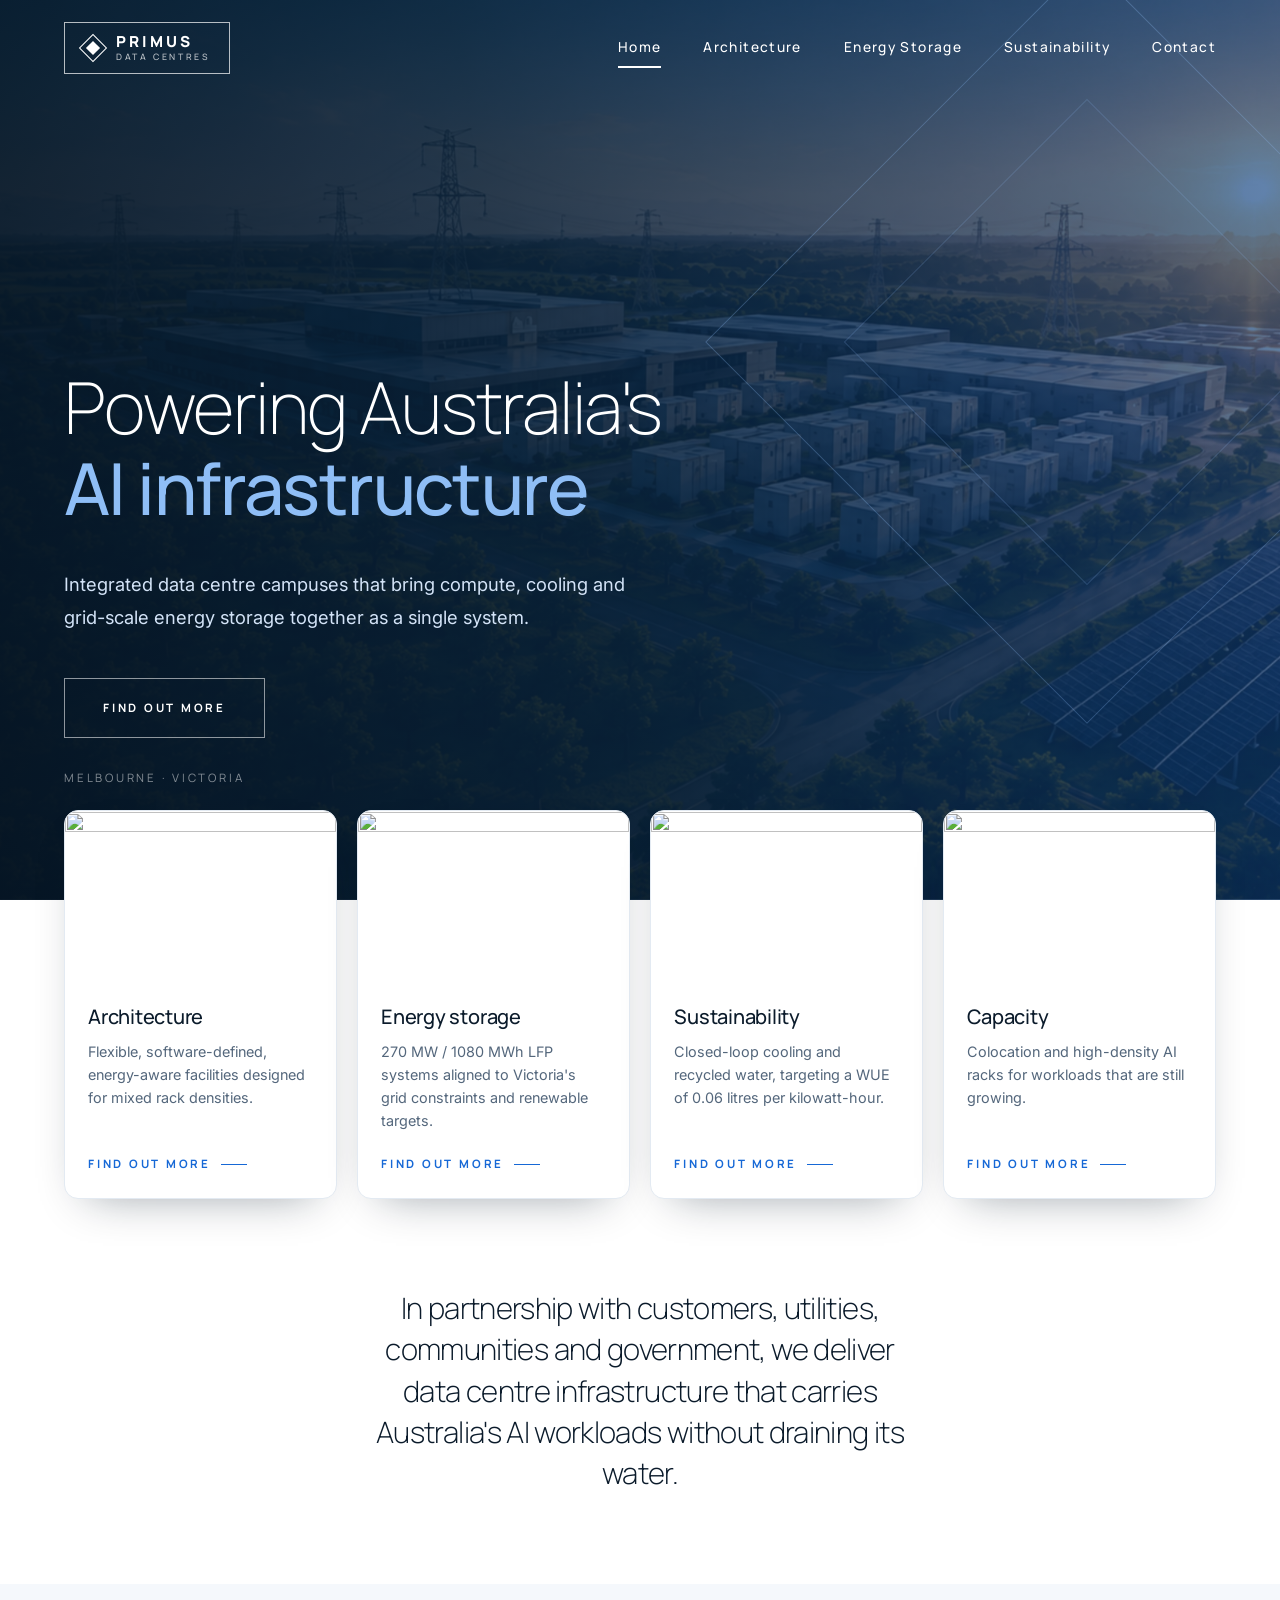
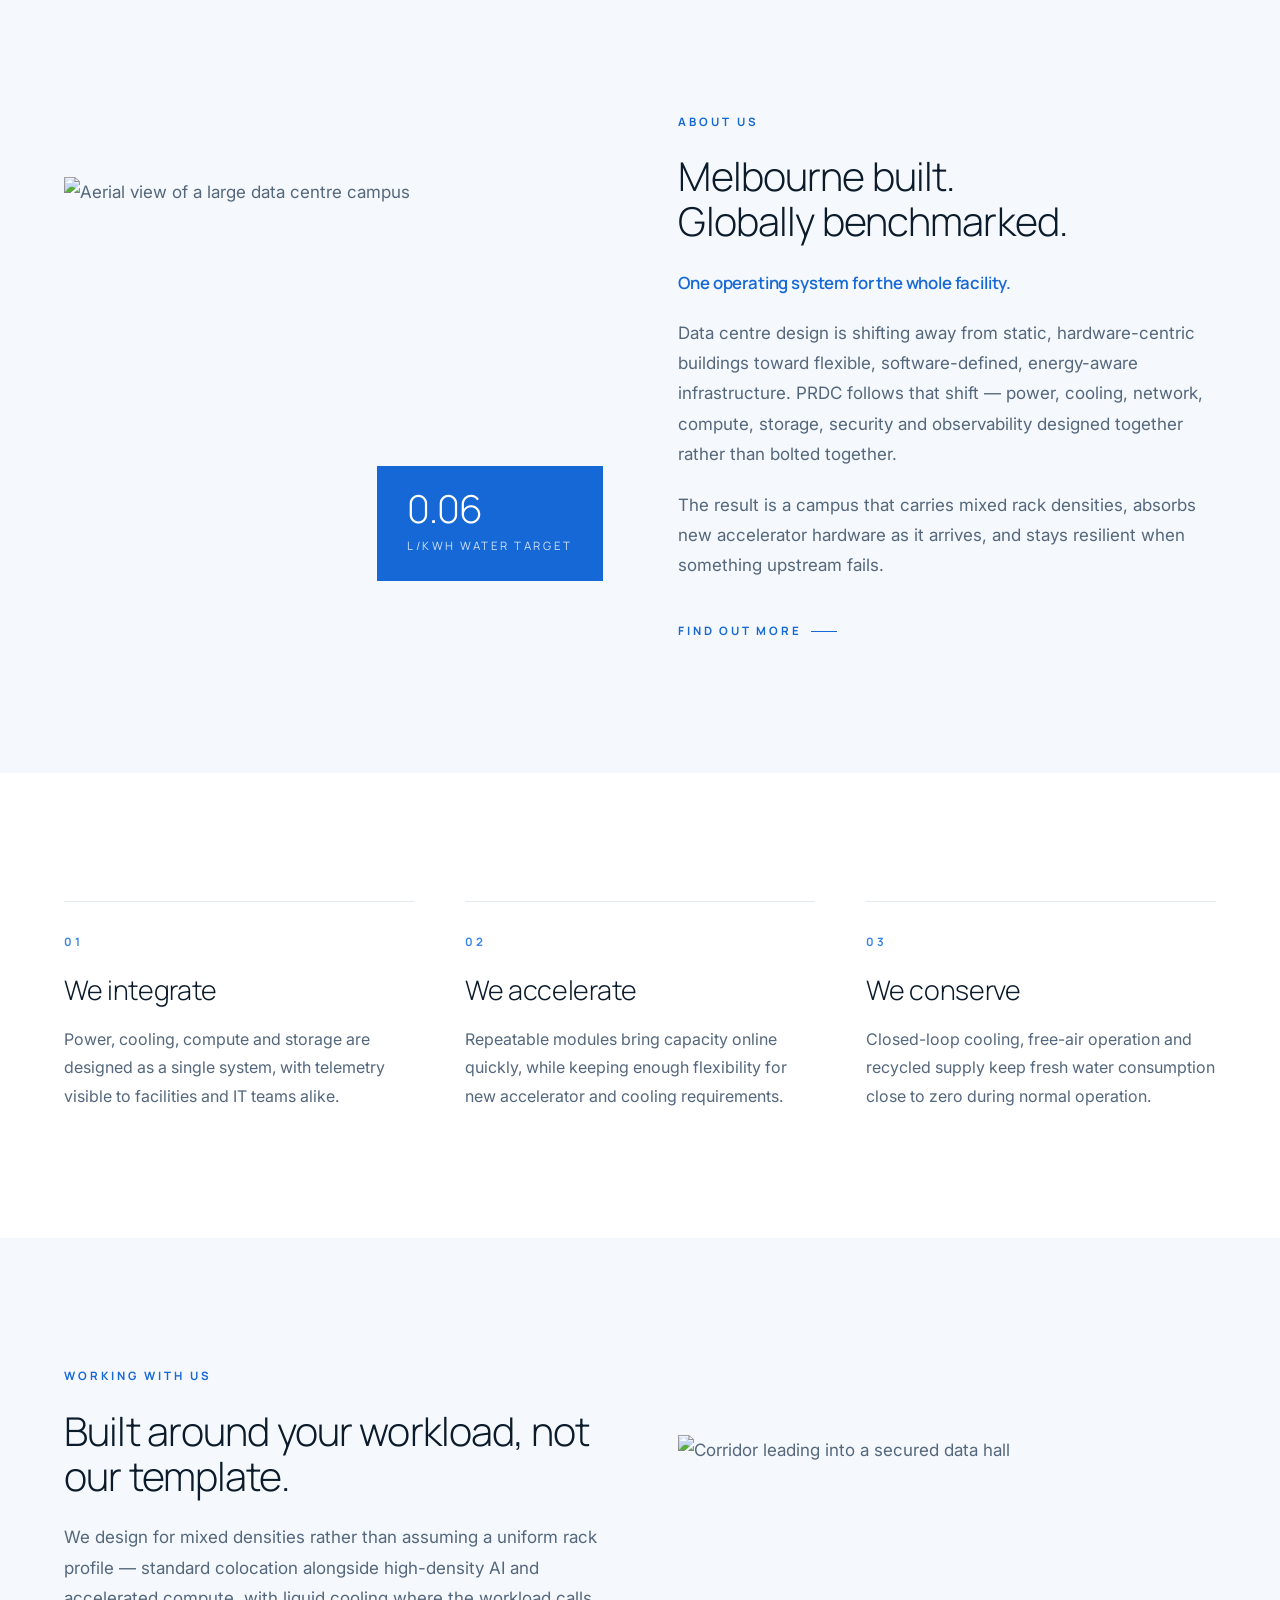
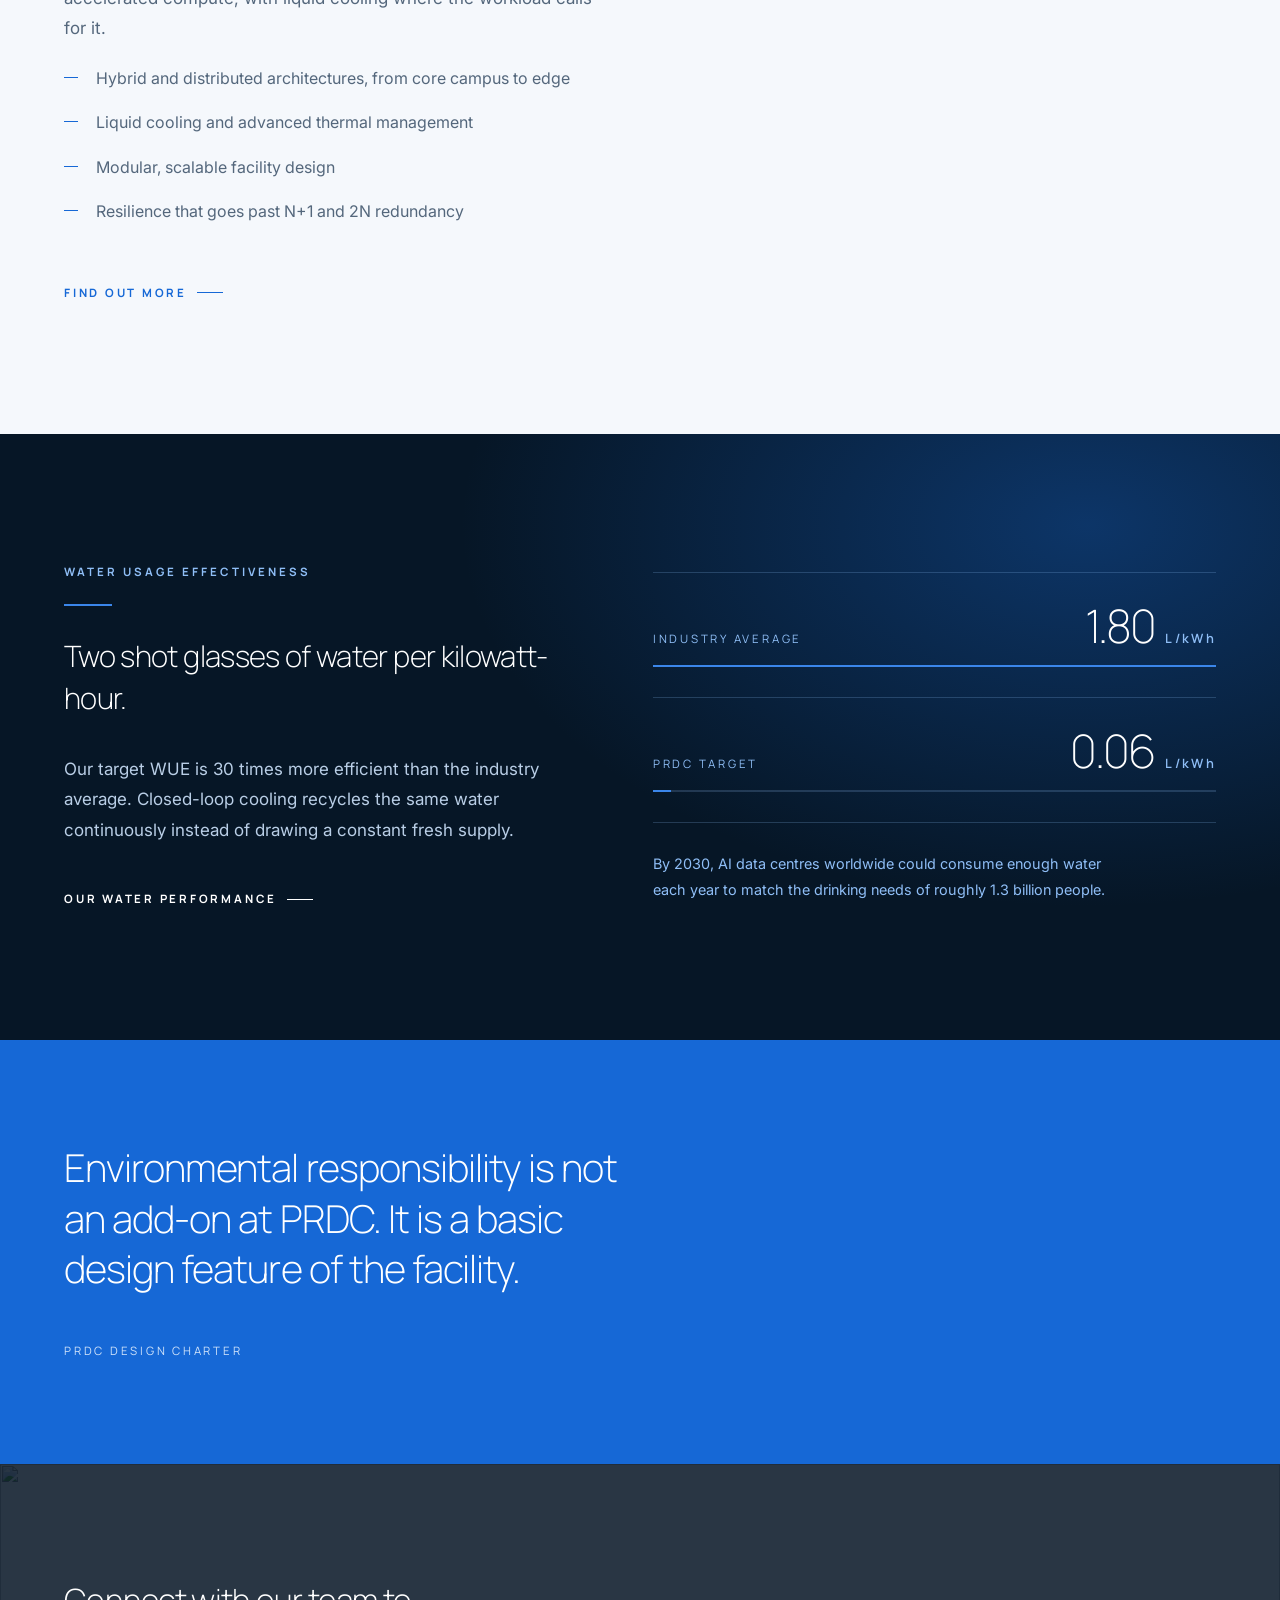
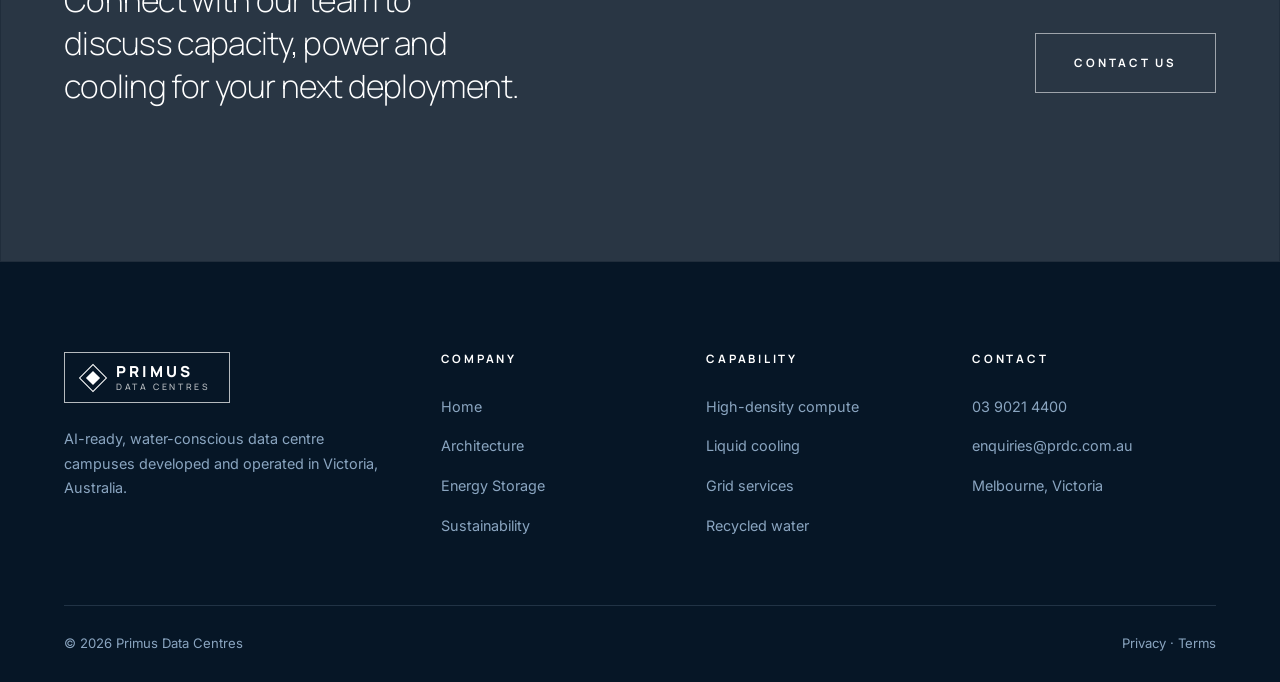
==== index.html @ 6553b797 "first commit" ====
<!doctype html>
<html lang="en-AU">
  <head>
    <meta charset="utf-8" />
    <meta name="viewport" content="width=device-width, initial-scale=1" />
    <title>
      PRDC — Primus Data Centres | Powering Australia's AI infrastructure
    </title>
    <meta
      name="description"
      content="PRDC develops AI-ready data centre campuses in Victoria — integrating high-density compute, closed-loop cooling and 270 MW / 1080 MWh of battery energy storage."
    />
    <link rel="preconnect" href="https://fonts.googleapis.com" />
    <link rel="preconnect" href="https://fonts.gstatic.com" crossorigin />
    <link
      href="https://fonts.googleapis.com/css2?family=Manrope:wght@200;300;400;500;600;700;800&family=Inter:wght@400;500&display=swap"
      rel="stylesheet"
    />
    <link rel="stylesheet" href="assets/styles.css" />
  </head>
  <body>
    <header class="nav">
      <div class="wrap nav__in">
        <a class="logo" href="index.html">
          <span class="logo__mark"></span>
          <span class="logo__txt">PRIMUS<span>DATA CENTRES</span></span>
        </a>
        <nav>
          <ul class="menu" id="menu">
            <li><a href="index.html" aria-current="page">Home</a></li>
            <li><a href="architecture.html">Architecture</a></li>
            <li><a href="energy-storage.html">Energy Storage</a></li>
            <li><a href="sustainability.html">Sustainability</a></li>
            <li><a href="contact.html">Contact</a></li>
          </ul>
        </nav>
        <button
          class="burger"
          data-burger
          aria-expanded="false"
          aria-controls="menu"
          aria-label="Menu"
        >
          <span></span><span></span><span></span>
        </button>
      </div>
    </header>

    <!-- HERO -->
    <section class="hero">
      <div class="hero__img">
        <img
          src="/assets/herobg.webp"
          alt="Data hall aisle lined with equipment racks"
        />
      </div>
      <span class="hero__mark" aria-hidden="true"></span>
      <div class="wrap">
        <h1>Powering Australia's<br /><b>AI infrastructure</b></h1>
        <p class="hero__sub">
          Integrated data centre campuses that bring compute, cooling and
          grid-scale energy storage together as a single system.
        </p>
        <a class="btn btn--light" href="architecture.html">Find out more</a>
      </div>
      <span class="hero__scroll">Melbourne · Victoria</span>
    </section>

    <!-- TILES -->
    <section class="tiles">
      <a class="tile" href="architecture.html">
        <img
          src="https://images.unsplash.com/photo-1488229297570-58520851e868?auto=format&fit=crop&w=900&q=70"
          alt=""
        />
        <h3>Architecture</h3>
        <p>
          Flexible, software-defined, energy-aware facilities designed for mixed
          rack densities.
        </p>
        <span class="arrow">Find out more</span>
      </a>
      <a class="tile" href="energy-storage.html">
        <img
          src="https://images.unsplash.com/photo-1589276534126-adef63a95e05?auto=format&fit=crop&w=900&q=70"
          alt=""
        />
        <h3>Energy storage</h3>
        <p>
          270 MW / 1080 MWh LFP systems aligned to Victoria's grid constraints
          and renewable targets.
        </p>
        <span class="arrow">Find out more</span>
      </a>
      <a class="tile" href="sustainability.html">
        <img
          src="https://images.unsplash.com/photo-1715026323215-a2dbb71272f6?auto=format&fit=crop&w=900&q=70"
          alt=""
        />
        <h3>Sustainability</h3>
        <p>
          Closed-loop cooling and recycled water, targeting a WUE of 0.06 litres
          per kilowatt-hour.
        </p>
        <span class="arrow">Find out more</span>
      </a>
      <a class="tile" href="contact.html">
        <img
          src="https://images.unsplash.com/photo-1695668548342-c0c1ad479aee?auto=format&fit=crop&w=900&q=70"
          alt=""
        />
        <h3>Capacity</h3>
        <p>
          Colocation and high-density AI racks for workloads that are still
          growing.
        </p>
        <span class="arrow">Find out more</span>
      </a>
    </section>

    <!-- STATEMENT -->
    <section class="section section--sm">
      <div class="wrap">
        <p class="statement statement--center reveal" style="max-width: 32ch">
          In partnership with customers, utilities, communities and government,
          we deliver data centre infrastructure that carries Australia's AI
          workloads without draining its water.
        </p>
      </div>
    </section>

    <!-- ABOUT -->
    <section class="section section--tint">
      <div class="wrap split reveal">
        <div class="split__media">
          <img
            src="https://images.unsplash.com/photo-1715026323215-a2dbb71272f6?auto=format&fit=crop&w=1200&q=75"
            alt="Aerial view of a large data centre campus"
          />
          <div class="split__badge">
            <b>0.06</b><span>L/kWh water target</span>
          </div>
        </div>
        <div>
          <span class="eyebrow">About us</span>
          <h2>Melbourne built.<br />Globally benchmarked.</h2>
          <p class="tagline">One operating system for the whole facility.</p>
          <p>
            Data centre design is shifting away from static, hardware-centric
            buildings toward flexible, software-defined, energy-aware
            infrastructure. PRDC follows that shift — power, cooling, network,
            compute, storage, security and observability designed together
            rather than bolted together.
          </p>
          <p>
            The result is a campus that carries mixed rack densities, absorbs
            new accelerator hardware as it arrives, and stays resilient when
            something upstream fails.
          </p>
          <p style="margin-top: 2em">
            <a class="arrow" href="architecture.html">Find out more</a>
          </p>
        </div>
      </div>
    </section>

    <!-- VALUES -->
    <section class="section">
      <div class="wrap">
        <div class="cols reveal">
          <div class="col">
            <span class="col__no">01</span>
            <h3>We integrate</h3>
            <p>
              Power, cooling, compute and storage are designed as a single
              system, with telemetry visible to facilities and IT teams alike.
            </p>
          </div>
          <div class="col">
            <span class="col__no">02</span>
            <h3>We accelerate</h3>
            <p>
              Repeatable modules bring capacity online quickly, while keeping
              enough flexibility for new accelerator and cooling requirements.
            </p>
          </div>
          <div class="col">
            <span class="col__no">03</span>
            <h3>We conserve</h3>
            <p>
              Closed-loop cooling, free-air operation and recycled supply keep
              fresh water consumption close to zero during normal operation.
            </p>
          </div>
        </div>
      </div>
    </section>

    <!-- WORKING WITH US -->
    <section class="section section--tint">
      <div class="wrap split split--text-first reveal">
        <div class="split__media">
          <img
            src="https://images.unsplash.com/photo-1580106815433-a5b1d1d53d85?auto=format&fit=crop&w=1200&q=75"
            alt="Corridor leading into a secured data hall"
          />
        </div>
        <div>
          <span class="eyebrow">Working with us</span>
          <h2>Built around your workload, not our template.</h2>
          <p>
            We design for mixed densities rather than assuming a uniform rack
            profile — standard colocation alongside high-density AI and
            accelerated compute, with liquid cooling where the workload calls
            for it.
          </p>
          <ul class="ticks">
            <li>
              Hybrid and distributed architectures, from core campus to edge
            </li>
            <li>Liquid cooling and advanced thermal management</li>
            <li>Modular, scalable facility design</li>
            <li>Resilience that goes past N+1 and 2N redundancy</li>
          </ul>
          <p style="margin-top: 2em">
            <a class="arrow" href="architecture.html">Find out more</a>
          </p>
        </div>
      </div>
    </section>

    <!-- WUE BAND -->
    <section class="section band">
      <div class="wrap wue">
        <div>
          <span class="eyebrow eyebrow--light">Water usage effectiveness</span>
          <div class="rule rule--light"></div>
          <p class="statement statement--wide">
            Two shot glasses of water per kilowatt-hour.
          </p>
          <p class="light" style="max-width: 44ch; margin-top: 1.4em">
            Our target WUE is 30 times more efficient than the industry average.
            Closed-loop cooling recycles the same water continuously instead of
            drawing a constant fresh supply.
          </p>
          <p style="margin-top: 2.2em">
            <a class="arrow arrow--light" href="sustainability.html"
              >Our water performance</a
            >
          </p>
        </div>
        <div class="wue__rows">
          <div class="wue__row">
            <div class="wue__top">
              <span class="wue__label">Industry average</span>
              <span class="wue__val">1.80<i>L/kWh</i></span>
            </div>
            <div class="wue__track">
              <div class="wue__fill" style="width: 100%"></div>
            </div>
          </div>
          <div class="wue__row">
            <div class="wue__top">
              <span class="wue__label">PRDC target</span>
              <span class="wue__val">0.06<i>L/kWh</i></span>
            </div>
            <div class="wue__track">
              <div class="wue__fill" style="width: 3.3%"></div>
            </div>
          </div>
          <p class="wue__note">
            By 2030, AI data centres worldwide could consume enough water each
            year to match the drinking needs of roughly 1.3 billion people.
          </p>
        </div>
      </div>
    </section>

    <!-- PULL QUOTE -->
    <section class="pull">
      <div class="wrap reveal">
        <p>
          Environmental responsibility is not an add-on at PRDC. It is a basic
          design feature of the facility.
        </p>
        <cite>PRDC design charter</cite>
      </div>
    </section>

    <!-- CTA -->
    <section class="cta">
      <img
        src="https://images.unsplash.com/photo-1639066648921-82d4500abf1a?auto=format&fit=crop&w=1800&q=70"
        alt=""
      />
      <div class="wrap cta__in">
        <p>
          Connect with our team to discuss capacity, power and cooling for your
          next deployment.
        </p>
        <a class="btn btn--light" href="contact.html">Contact us</a>
      </div>
    </section>

    <footer class="footer">
      <div class="wrap">
        <div class="footer__grid">
          <div>
            <a class="logo" href="index.html">
              <span class="logo__mark"></span>
              <span class="logo__txt">PRIMUS<span>DATA CENTRES</span></span>
            </a>
            <p>
              AI-ready, water-conscious data centre campuses developed and
              operated in Victoria, Australia.
            </p>
          </div>
          <div>
            <h4>Company</h4>
            <a href="index.html">Home</a>
            <a href="architecture.html">Architecture</a>
            <a href="energy-storage.html">Energy Storage</a>
            <a href="sustainability.html">Sustainability</a>
          </div>
          <div>
            <h4>Capability</h4>
            <a href="architecture.html">High-density compute</a>
            <a href="architecture.html">Liquid cooling</a>
            <a href="energy-storage.html">Grid services</a>
            <a href="sustainability.html">Recycled water</a>
          </div>
          <div>
            <h4>Contact</h4>
            <a href="tel:0390214400">03 9021 4400</a>
            <a href="mailto:enquiries@prdc.com.au">enquiries@prdc.com.au</a>
            <a href="contact.html">Melbourne, Victoria</a>
          </div>
        </div>
        <div class="footer__bar">
          <span>© 2026 Primus Data Centres</span>
          <span>Privacy · Terms</span>
        </div>
      </div>
    </footer>

    <script src="script/main.js"></script>
  </body>
</html>
---- assets/styles.css ----
/* ==========================================================
   PRDC — Primus Data Centres
   Design system. Reference: celeroinfrastructure.com
   Blue primary. Editorial spacing, photography-led.
   ========================================================== */

:root {
  --navy: #061626;
  --navy-2: #0a2540;
  --blue-800: #0f3e7e;
  --blue-700: #124f9e;
  --blue-600: #1668d6; /* PRIMARY — logo blue */
  --blue-500: #3b86ea;
  --blue-300: #8fbef6;
  --blue-100: #d8e8fc;
  --blue-050: #f2f7fe;

  --ink: #0b1b2b;
  --body: #54677c;
  --body-light: #b9cee6;
  --line: #e3eaf2;
  --line-dark: rgba(143, 190, 246, 0.22);
  --paper: #ffffff;
  --paper-2: #f5f8fc;

  --fs-hero: clamp(2.7rem, 5.6vw, 5rem);
  --fs-h1: clamp(2.3rem, 4.4vw, 3.8rem);
  --fs-h2: clamp(1.9rem, 3.1vw, 2.8rem);
  --fs-statement: clamp(1.3rem, 2.3vw, 2rem);
  --fs-h3: clamp(1.2rem, 1.7vw, 1.5rem);
  --fs-body: 1.0625rem;
  --fs-small: 0.9rem;
  --fs-micro: 0.72rem;

  --display: "Manrope", -apple-system, "Segoe UI", sans-serif;
  --text: "Inter", -apple-system, "Segoe UI", Roboto, sans-serif;

  --wrap: 1260px;
  --tile-lift: clamp(64px, 7vw, 110px); /* how far the cards sit over the hero */
  --gutter: 5vw;
}

*,
*::before,
*::after {
  box-sizing: border-box;
}
html {
  scroll-behavior: smooth;
  -webkit-text-size-adjust: 100%;
}
body {
  margin: 0;
  font-family: var(--text);
  font-size: var(--fs-body);
  line-height: 1.78;
  color: var(--body);
  background: var(--paper);
  -webkit-font-smoothing: antialiased;
  overflow-x: hidden;
}
img {
  max-width: 100%;
  display: block;
}
a {
  color: var(--blue-600);
  text-decoration: none;
}
h1,
h2,
h3,
h4 {
  font-family: var(--display);
  color: var(--ink);
  margin: 0 0 0.6em;
  font-weight: 300;
  line-height: 1.13;
  letter-spacing: -0.022em;
}
h1 {
  font-size: var(--fs-h1);
}
h2 {
  font-size: var(--fs-h2);
}
h3 {
  font-size: var(--fs-h3);
  font-weight: 500;
  line-height: 1.32;
  letter-spacing: -0.012em;
}
p {
  margin: 0 0 1.2em;
}
p:last-child {
  margin-bottom: 0;
}
.wrap {
  width: min(var(--wrap), 100% - 2 * var(--gutter));
  margin-inline: auto;
}
.wrap-wide {
  width: min(1600px, 100% - 2 * var(--gutter));
  margin-inline: auto;
}
.section {
  padding: clamp(78px, 10vw, 150px) 0;
}
.section--sm {
  padding: clamp(56px, 7vw, 100px) 0;
}
.section--tint {
  background: var(--paper-2);
}
:focus-visible {
  outline: 2px solid var(--blue-500);
  outline-offset: 4px;
}
::selection {
  background: var(--blue-600);
  color: #fff;
}

/* ---------- Text bits ---------- */
.eyebrow {
  font-family: var(--display);
  font-size: var(--fs-micro);
  font-weight: 700;
  letter-spacing: 0.26em;
  text-transform: uppercase;
  color: var(--blue-600);
  margin: 0 0 22px;
  display: block;
}
.eyebrow--light {
  color: var(--blue-300);
}
.rule {
  width: 48px;
  height: 2px;
  background: var(--blue-600);
  margin: 0 0 30px;
}
.rule--light {
  background: var(--blue-500);
}
.statement {
  font-family: var(--display);
  font-weight: 250;
  font-size: var(--fs-statement);
  line-height: 1.4;
  color: var(--ink);
  letter-spacing: -0.022em;
}
.statement--center {
  max-width: 24ch;
  margin-inline: auto;
  text-align: center;
}
.statement--wide {
  max-width: 38ch;
}
.tagline {
  font-family: var(--display);
  font-weight: 600;
  font-size: 1.05rem;
  color: var(--blue-600);
  letter-spacing: -0.01em;
  margin-bottom: 1.2em;
}
.measure {
  max-width: 56ch;
}
.light {
  color: var(--body-light);
}

/* ---------- Buttons ---------- */
.btn {
  display: inline-flex;
  align-items: center;
  gap: 14px;
  font-family: var(--display);
  font-size: var(--fs-micro);
  font-weight: 700;
  letter-spacing: 0.24em;
  text-transform: uppercase;
  padding: 19px 38px;
  border: 1px solid var(--blue-600);
  color: var(--blue-600);
  background: transparent;
  cursor: pointer;
  transition:
    background 0.25s,
    color 0.25s,
    border-color 0.25s;
}
.btn:hover {
  background: var(--blue-600);
  color: #fff;
}
.btn--solid {
  background: var(--blue-600);
  color: #fff;
}
.btn--solid:hover {
  background: var(--blue-700);
  border-color: var(--blue-700);
}
.btn--light {
  border-color: rgba(255, 255, 255, 0.55);
  color: #fff;
}
.btn--light:hover {
  background: #fff;
  color: var(--navy);
  border-color: #fff;
}
.btn--full {
  width: 100%;
  justify-content: center;
}

.arrow {
  display: inline-flex;
  align-items: center;
  gap: 10px;
  font-family: var(--display);
  font-size: var(--fs-micro);
  font-weight: 700;
  letter-spacing: 0.24em;
  text-transform: uppercase;
  color: var(--blue-600);
}
.arrow::after {
  content: "";
  width: 26px;
  height: 1px;
  background: currentColor;
  transition: width 0.25s ease;
}
.arrow:hover::after {
  width: 40px;
}
.arrow--light {
  color: #fff;
}

/* ---------- Header ---------- */
.nav {
  position: fixed;
  top: 0;
  left: 0;
  right: 0;
  z-index: 100;
  transition:
    background 0.3s,
    box-shadow 0.3s;
  background: transparent;
}
.nav__in {
  display: flex;
  align-items: center;
  justify-content: space-between;
  gap: 24px;
  padding: 22px 0;
  transition: padding 0.3s;
}
.nav.is-solid {
  background: rgba(255, 255, 255, 0.97);
  backdrop-filter: blur(14px);
  box-shadow: 0 1px 0 var(--line);
}
.nav.is-solid .nav__in {
  padding: 14px 0;
}

.logo {
  display: inline-flex;
  align-items: center;
  gap: 13px;
  padding: 10px 18px;
  border: 1.5px solid rgba(255, 255, 255, 0.7);
}
.logo__mark {
  width: 20px;
  height: 20px;
  flex: none;
  position: relative;
  border: 1.5px solid #fff;
  transform: rotate(45deg);
}
.logo__mark::after {
  content: "";
  position: absolute;
  inset: 4px;
  background: #fff;
}
.logo__txt {
  font-family: var(--display);
  font-weight: 800;
  font-size: 0.95rem;
  letter-spacing: 0.2em;
  color: #fff;
  line-height: 1.15;
}
.logo__txt span {
  display: block;
  font-weight: 500;
  font-size: 0.55rem;
  letter-spacing: 0.3em;
  color: rgba(255, 255, 255, 0.72);
  margin-top: 2px;
}
.nav.is-solid .logo {
  border-color: var(--blue-600);
}
.nav.is-solid .logo__mark {
  border-color: var(--blue-600);
}
.nav.is-solid .logo__mark::after {
  background: var(--blue-600);
}
.nav.is-solid .logo__txt {
  color: var(--blue-600);
}
.nav.is-solid .logo__txt span {
  color: var(--body);
}

.menu {
  display: flex;
  align-items: center;
  gap: 42px;
  list-style: none;
  margin: 0;
  padding: 0;
}
.menu a {
  font-family: var(--display);
  font-weight: 500;
  font-size: 0.86rem;
  letter-spacing: 0.1em;
  color: rgba(255, 255, 255, 0.88);
  padding-bottom: 5px;
  border-bottom: 1px solid transparent;
  transition:
    color 0.2s,
    border-color 0.2s;
}
.menu a {
  position: relative;
  color: #fff;
  text-decoration: none;
  display: inline-block;
}

.menu a::after {
  content: "";
  position: absolute;
  left: 0;
  bottom: -4px; /* distance below text */
  width: 0;
  height: 2px;
  background-color: #fff;
  transition: width 0.5s ease;
}

.menu a:hover::after,
.menu a[aria-current="page"]::after {
  width: 100%;
}
.nav.is-solid .menu a {
  color: var(--ink);
}
.nav.is-solid .menu a {
  position: relative;
  color: var(--blue-600);
  text-decoration: none;
}

.nav.is-solid .menu a::after {
  content: "";
  position: absolute;
  left: 0;
  bottom: -4px;
  width: 0;
  height: 2px;
  background-color: var(--blue-600);
  transition: width 0.5s ease;
}

.nav.is-solid .menu a:hover,
.nav.is-solid .menu a[aria-current="page"] {
  color: var(--blue-600);
}

.nav.is-solid .menu a:hover::after,
.nav.is-solid .menu a[aria-current="page"]::after {
  width: 100%;
}
.burger {
  display: none;
  background: none;
  border: none;
  padding: 10px;
  cursor: pointer;
  width: 44px;
  height: 44px;
}
.burger span {
  display: block;
  height: 1.5px;
  background: #fff;
  margin: 5px 0;
  transition: 0.25s;
}
.nav.is-solid .burger span {
  background: var(--ink);
}

/* ---------- Hero ---------- */
.hero {
  position: relative;
  min-height: 100svh;
  display: flex;
  align-items: flex-end;
  padding-top: clamp(140px, 16vh, 190px); /* floor: clears the fixed nav on short windows */
  padding-bottom: calc(clamp(56px, 8vh, 96px) + var(--tile-lift));
  overflow: hidden;
  isolation: isolate;
}
.hero__img {
  position: absolute;
  inset: 0;
  z-index: -2;
}
.hero__img img {
  width: 100%;
  height: 100%;
  object-fit: cover;
}
.hero::before {
  content: "";
  position: absolute;
  inset: 0;
  z-index: -1;
  background: linear-gradient(
    75deg,
    rgba(6, 22, 38, 0.94) 0%,
    rgba(10, 37, 64, 0.82) 45%,
    rgba(18, 79, 158, 0.55) 100%
  );
}
.hero__mark {
  position: absolute;
  right: -6%;
  top: 8%;
  width: min(44vw, 540px);
  aspect-ratio: 1;
  border: 1.5px solid rgba(143, 190, 246, 0.28);
  transform: rotate(45deg);
  z-index: -1;
}
.hero__mark::after {
  content: "";
  position: absolute;
  inset: 18%;
  border: 1.5px solid rgba(143, 190, 246, 0.18);
}
.hero h1 {
  color: #fff;
  font-size: var(--fs-hero);
  font-weight: 200;
  max-width: 15ch;
  margin-bottom: 0.55em;
}
.hero h1 b {
  font-weight: 500;
  color: var(--blue-300);
}
.hero__sub {
  color: #d3e3f7;
  max-width: 48ch;
  font-size: 1.15rem;
  margin-bottom: 2.4em;
}
.hero__scroll {
  position: absolute;
  left: var(--gutter);
  bottom: calc(clamp(18px, 2.4vh, 28px) + var(--tile-lift));
  font-family: var(--display);
  font-size: var(--fs-micro);
  letter-spacing: 0.24em;
  text-transform: uppercase;
  color: rgba(255, 255, 255, 0.5);
}

/* ---------- Tiles (float over the hero's bottom edge) ---------- */
.tiles {
  position: relative;
  z-index: 2;
  width: min(var(--wrap), 100% - 2 * var(--gutter));
  margin: calc(-1 * var(--tile-lift)) auto 0;
  display: grid;
  grid-template-columns: repeat(4, 1fr);
  gap: clamp(16px, 1.6vw, 24px);
}
.tile {
  position: relative;
  display: flex;
  flex-direction: column;
  overflow: hidden;
  background: var(--paper);
  border: 1px solid var(--line);
  border-radius: 14px;
  color: var(--ink);
  box-shadow: 0 18px 44px -24px rgba(6, 22, 38, 0.45);
  transition:
    transform 0.35s cubic-bezier(0.2, 0.7, 0.3, 1),
    box-shadow 0.35s;
}
.tile:hover {
  transform: translateY(-6px);
  box-shadow: 0 30px 60px -26px rgba(6, 22, 38, 0.5);
}
.tile img {
  width: 100%;
  aspect-ratio: 16 / 10;
  object-fit: cover;
  transition: transform 0.7s cubic-bezier(0.2, 0.7, 0.3, 1);
}
.tile:hover img {
  transform: scale(1.06);
}
/* card padding without a body wrapper: everything after the image */
.tile > :not(img) {
  padding-inline: clamp(20px, 1.8vw, 26px);
}
.tile h3 {
  color: var(--ink);
  font-weight: 500;
  font-size: 1.25rem;
  margin: clamp(20px, 1.8vw, 26px) 0 0.5em;
}
.tile p {
  font-size: var(--fs-small);
  color: var(--body);
  line-height: 1.6;
  margin-bottom: 22px;
}
.tile > :last-child {
  margin-top: auto;
  padding-bottom: clamp(20px, 1.8vw, 26px);
}

/* ---------- Splits ---------- */
.split {
  display: grid;
  grid-template-columns: 1fr 1fr;
  gap: clamp(38px, 6vw, 100px);
  align-items: center;
}
.split--text-first .split__media {
  order: 2;
}
.split__media {
  position: relative;
}
.split__media img {
  width: 100%;
  aspect-ratio: 4/3;
  object-fit: cover;
}
.split__media--tall img {
  aspect-ratio: 3/4;
}
.split__badge {
  position: absolute;
  right: -1px;
  bottom: -1px;
  background: var(--blue-600);
  color: #fff;
  padding: 24px 30px;
  max-width: 60%;
}
.split__badge b {
  display: block;
  font-family: var(--display);
  font-weight: 300;
  font-size: clamp(1.8rem, 3vw, 2.6rem);
  line-height: 1;
  letter-spacing: -0.03em;
}
.split__badge span {
  font-family: var(--display);
  font-size: var(--fs-micro);
  letter-spacing: 0.22em;
  text-transform: uppercase;
  color: #cfe2fa;
  display: block;
  margin-top: 8px;
}

/* ---------- Value columns ---------- */
.cols {
  display: grid;
  grid-template-columns: repeat(3, 1fr);
  gap: clamp(30px, 4vw, 64px);
}
.col {
  border-top: 1px solid var(--line);
  padding-top: 30px;
}
.col__no {
  font-family: var(--display);
  font-size: var(--fs-micro);
  font-weight: 700;
  letter-spacing: 0.26em;
  color: var(--blue-500);
  display: block;
  margin-bottom: 20px;
}
.col h3 {
  font-size: clamp(1.4rem, 2.1vw, 1.85rem);
  font-weight: 300;
  margin-bottom: 0.65em;
}
.col p {
  font-size: 1rem;
}

/* ---------- Dark band ---------- */
.band {
  background: var(--navy);
  color: var(--body-light);
  position: relative;
  overflow: hidden;
}
.band::before {
  content: "";
  position: absolute;
  inset: 0;
  background: radial-gradient(
    70% 90% at 85% 15%,
    rgba(18, 79, 158, 0.55),
    transparent 70%
  );
}
.band .wrap,
.band .wrap-wide {
  position: relative;
  z-index: 2;
}
.band h1,
.band h2,
.band h3,
.band .statement {
  color: #fff;
}

/* WUE figure */
.wue {
  display: grid;
  grid-template-columns: 1fr 1.1fr;
  gap: clamp(40px, 6vw, 90px);
  align-items: center;
}
.wue__rows {
  border-top: 1px solid var(--line-dark);
}
.wue__row {
  padding: 30px 0;
  border-bottom: 1px solid var(--line-dark);
}
.wue__top {
  display: flex;
  justify-content: space-between;
  align-items: flex-end;
  gap: 20px;
  margin-bottom: 16px;
}
.wue__label {
  font-family: var(--display);
  font-size: var(--fs-micro);
  letter-spacing: 0.24em;
  text-transform: uppercase;
  color: var(--blue-300);
}
.wue__val {
  font-family: var(--display);
  font-weight: 200;
  font-size: clamp(2rem, 3.6vw, 3.2rem);
  color: #fff;
  letter-spacing: -0.04em;
  line-height: 1;
}
.wue__val i {
  font-style: normal;
  font-size: 0.8rem;
  font-weight: 600;
  letter-spacing: 0.18em;
  color: var(--blue-300);
  margin-left: 10px;
}
.wue__track {
  height: 2px;
  background: rgba(143, 190, 246, 0.2);
}
.wue__fill {
  height: 100%;
  background: var(--blue-500);
  transform-origin: left;
  transform: scaleX(0);
  transition: transform 1.4s cubic-bezier(0.2, 0.7, 0.2, 1);
}
.is-in .wue__fill {
  transform: scaleX(1);
}
.wue__note {
  font-size: var(--fs-small);
  color: var(--blue-300);
  margin: 28px 0 0;
  max-width: 52ch;
}

/* ---------- Stats ---------- */
.stats {
  display: grid;
  grid-template-columns: repeat(4, 1fr);
  gap: 1px;
  background: var(--line-dark);
}
.stat {
  background: var(--navy);
  padding: clamp(28px, 3vw, 44px);
}
.stat b {
  display: block;
  font-family: var(--display);
  font-weight: 200;
  font-size: clamp(2rem, 3.4vw, 3rem);
  color: #fff;
  letter-spacing: -0.04em;
  line-height: 1;
  margin-bottom: 14px;
}
.stat span {
  font-family: var(--display);
  font-size: var(--fs-micro);
  letter-spacing: 0.2em;
  text-transform: uppercase;
  color: var(--blue-300);
}

/* ---------- Lists ---------- */
.ticks {
  list-style: none;
  margin: 0;
  padding: 0;
}
.ticks li {
  position: relative;
  padding: 0 0 16px 32px;
  font-size: 1rem;
}
.ticks li::before {
  content: "";
  position: absolute;
  left: 0;
  top: 0.82em;
  width: 14px;
  height: 1px;
  background: var(--blue-600);
}
.ticks--light li {
  color: var(--body-light);
}
.ticks--light li::before {
  background: var(--blue-500);
}

.spec {
  border-top: 1px solid var(--line);
  margin: 0;
}
.spec__row {
  display: grid;
  grid-template-columns: 280px 1fr;
  gap: 36px;
  padding: 30px 0;
  border-bottom: 1px solid var(--line);
  align-items: start;
}
.spec__row dt {
  font-family: var(--display);
  font-weight: 600;
  font-size: 1.02rem;
  color: var(--ink);
  letter-spacing: -0.01em;
}
.spec__row dd {
  margin: 0;
  font-size: 1rem;
}
.band .spec,
.band .spec__row {
  border-color: var(--line-dark);
}
.band .spec__row dt {
  color: #fff;
}
.band .spec__row dd {
  color: var(--body-light);
}

/* ---------- Editorial grid ---------- */
.grid {
  display: grid;
  grid-template-columns: repeat(3, 1fr);
  gap: 1px;
  background: var(--line);
}
.grid--2 {
  grid-template-columns: repeat(2, 1fr);
}
.cell {
  background: var(--paper);
  padding: clamp(30px, 3.2vw, 46px);
}
.section--tint .cell {
  background: var(--paper-2);
}
.cell__no {
  font-family: var(--display);
  font-size: var(--fs-micro);
  font-weight: 700;
  letter-spacing: 0.24em;
  text-transform: uppercase;
  color: var(--blue-500);
  display: block;
  margin-bottom: 20px;
}
.cell h3 {
  margin-bottom: 0.6em;
}
.cell p {
  font-size: 1rem;
}

/* ---------- Forms ---------- */
.form {
  max-width: 640px;
}
.field {
  margin-bottom: 26px;
}
.field label {
  display: block;
  font-family: var(--display);
  font-size: var(--fs-micro);
  font-weight: 700;
  letter-spacing: 0.2em;
  text-transform: uppercase;
  color: var(--ink);
  margin-bottom: 10px;
}
.field input,
.field select,
.field textarea {
  width: 100%;
  padding: 14px 0;
  border: none;
  border-bottom: 1px solid var(--line);
  font: inherit;
  font-size: 1rem;
  color: var(--ink);
  background: transparent;
  border-radius: 0;
}
.field textarea {
  resize: vertical;
}
.field input:focus,
.field select:focus,
.field textarea:focus {
  outline: none;
  border-bottom-color: var(--blue-600);
}
.form-note {
  font-size: var(--fs-small);
  color: #8698ac;
  margin-top: 18px;
}

/* ---------- Page header ---------- */
.pagehead {
  position: relative;
  isolation: isolate;
  display: flex;
  align-items: flex-end;
  min-height: clamp(420px, 62vh, 640px);
  padding: 150px 0 clamp(50px, 6vw, 84px);
  overflow: hidden;
}
.pagehead img {
  position: absolute;
  inset: 0;
  width: 100%;
  height: 100%;
  object-fit: cover;
  z-index: -2;
}
.pagehead::before {
  content: "";
  position: absolute;
  inset: 0;
  z-index: -1;
  background: linear-gradient(
    75deg,
    rgba(6, 22, 38, 0.93) 0%,
    rgba(10, 37, 64, 0.8) 50%,
    rgba(18, 79, 158, 0.5) 100%
  );
}
.pagehead h1 {
  color: #fff;
  font-weight: 200;
  max-width: 17ch;
  margin-bottom: 0.5em;
}
.pagehead p {
  color: #d3e3f7;
  max-width: 52ch;
  font-size: 1.1rem;
}
.crumbs {
  font-family: var(--display);
  font-size: var(--fs-micro);
  letter-spacing: 0.24em;
  text-transform: uppercase;
  color: var(--blue-300);
  margin: 0 0 30px;
}
.crumbs a {
  color: var(--blue-300);
}
.crumbs a:hover {
  color: #fff;
}

/* ---------- Quote band ---------- */
.pull {
  background: var(--blue-600);
  color: #fff;
  padding: clamp(60px, 8vw, 120px) 0;
}
.pull p {
  font-family: var(--display);
  font-weight: 250;
  font-size: clamp(1.5rem, 3vw, 2.5rem);
  line-height: 1.32;
  letter-spacing: -0.025em;
  color: #fff;
  max-width: 26ch;
}
.pull cite {
  font-style: normal;
  font-family: var(--display);
  font-size: var(--fs-micro);
  letter-spacing: 0.24em;
  text-transform: uppercase;
  color: #cfe2fa;
  display: block;
  margin-top: 32px;
}

/* ---------- CTA + footer ---------- */
.cta {
  position: relative;
  isolation: isolate;
  padding: clamp(78px, 9vw, 140px) 0;
  overflow: hidden;
}
.cta img {
  position: absolute;
  inset: 0;
  width: 100%;
  height: 100%;
  object-fit: cover;
  z-index: -2;
}
.cta::before {
  content: "";
  position: absolute;
  inset: 0;
  z-index: -1;
  background: rgba(6, 22, 38, 0.86);
}
.cta__in {
  display: flex;
  align-items: center;
  justify-content: space-between;
  gap: 40px;
  flex-wrap: wrap;
}
.cta p {
  font-family: var(--display);
  font-weight: 250;
  font-size: clamp(1.4rem, 2.5vw, 2.1rem);
  line-height: 1.35;
  color: #fff;
  max-width: 24ch;
  letter-spacing: -0.022em;
}

.footer {
  background: var(--navy);
  color: #8aa5c0;
  padding: clamp(60px, 7vw, 96px) 0 0;
  font-size: var(--fs-small);
}
.footer__grid {
  display: grid;
  grid-template-columns: 1.5fr 1fr 1fr 1.1fr;
  gap: 44px;
  padding-bottom: 60px;
}
.footer h4 {
  color: #fff;
  font-family: var(--display);
  font-size: var(--fs-micro);
  font-weight: 700;
  letter-spacing: 0.24em;
  text-transform: uppercase;
  margin-bottom: 22px;
}
.footer a:not(.logo) {
  color: #8aa5c0;
  display: block;
  padding: 7px 0;
  transition: color 0.2s;
}
.footer a:not(.logo):hover {
  color: #fff;
}
.footer .logo {
  margin-bottom: 24px;
}
.footer p {
  line-height: 1.7;
}
.footer__bar {
  border-top: 1px solid rgba(138, 165, 192, 0.2);
  padding: 26px 0;
  display: flex;
  justify-content: space-between;
  gap: 16px;
  flex-wrap: wrap;
  font-size: 0.82rem;
}

/* ---------- Reveal ---------- */
.reveal {
  opacity: 0;
  transform: translateY(26px);
  transition:
    opacity 0.9s cubic-bezier(0.2, 0.7, 0.2, 1),
    transform 0.9s cubic-bezier(0.2, 0.7, 0.2, 1);
}
.reveal.is-in {
  opacity: 1;
  transform: none;
}

/* ---------- Responsive ---------- */
@media (max-width: 1080px) {
  .tiles {
    grid-template-columns: repeat(2, 1fr);
  }
  .stats {
    grid-template-columns: repeat(2, 1fr);
  }
  .split,
  .wue,
  .cols,
  .grid,
  .grid--2 {
    grid-template-columns: 1fr;
  }
  .split--text-first .split__media {
    order: 0;
  }
  .footer__grid {
    grid-template-columns: 1fr 1fr;
  }
  .menu {
    display: none;
  }
  .menu.open {
    display: flex;
    position: fixed;
    inset: 0;
    flex-direction: column;
    justify-content: center;
    align-items: center;
    gap: 8px;
    background: var(--navy);
    padding: 40px;
    z-index: 90;
  }
  .menu.open a {
    color: #fff !important;
    font-size: 1.5rem;
    font-weight: 300;
    letter-spacing: 0.02em;
    padding: 14px 0;
    border: none !important;
  }
  .burger {
    display: block;
    position: relative;
    z-index: 95;
  }
  .burger.open span {
    background: #fff;
  }
  .burger.open span:nth-child(1) {
    transform: translateY(6.5px) rotate(45deg);
  }
  .burger.open span:nth-child(2) {
    opacity: 0;
  }
  .burger.open span:nth-child(3) {
    transform: translateY(-6.5px) rotate(-45deg);
  }
  .hero {
    min-height: 88svh;
  }
}
@media (max-width: 640px) {
  :root {
    --gutter: 6vw;
    --tile-lift: 46px;
  }
  .tiles,
  .stats,
  .footer__grid {
    grid-template-columns: 1fr;
  }
  .spec__row {
    grid-template-columns: 1fr;
    gap: 8px;
  }
  .hero__mark {
    display: none;
  }
  .split__badge {
    position: static;
    max-width: none;
    margin-top: -1px;
  }
  .tile {
    border-radius: 12px;
  }
}
@media (prefers-reduced-motion: reduce) {
  * {
    transition: none !important;
    animation: none !important;
    scroll-behavior: auto;
  }
  .reveal {
    opacity: 1;
    transform: none;
  }
  .wue__fill {
    transform: scaleX(1);
  }
}
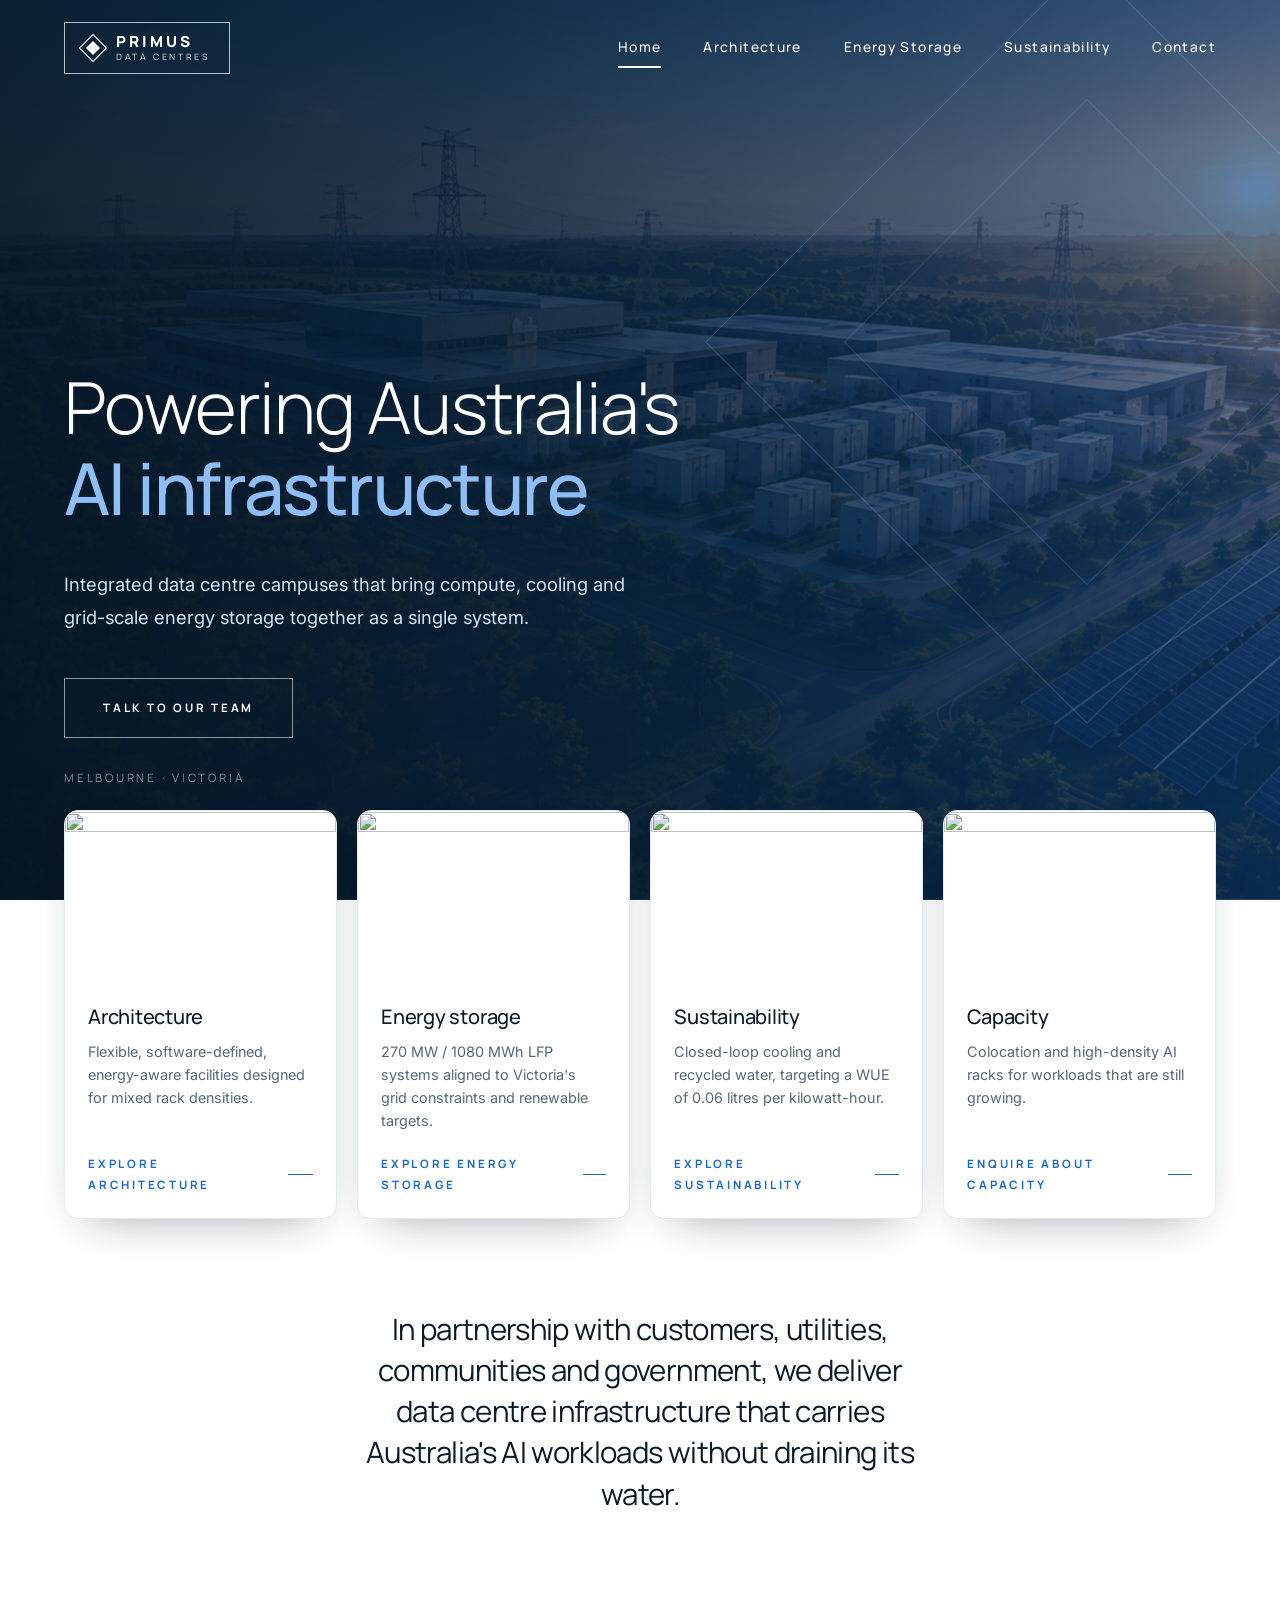
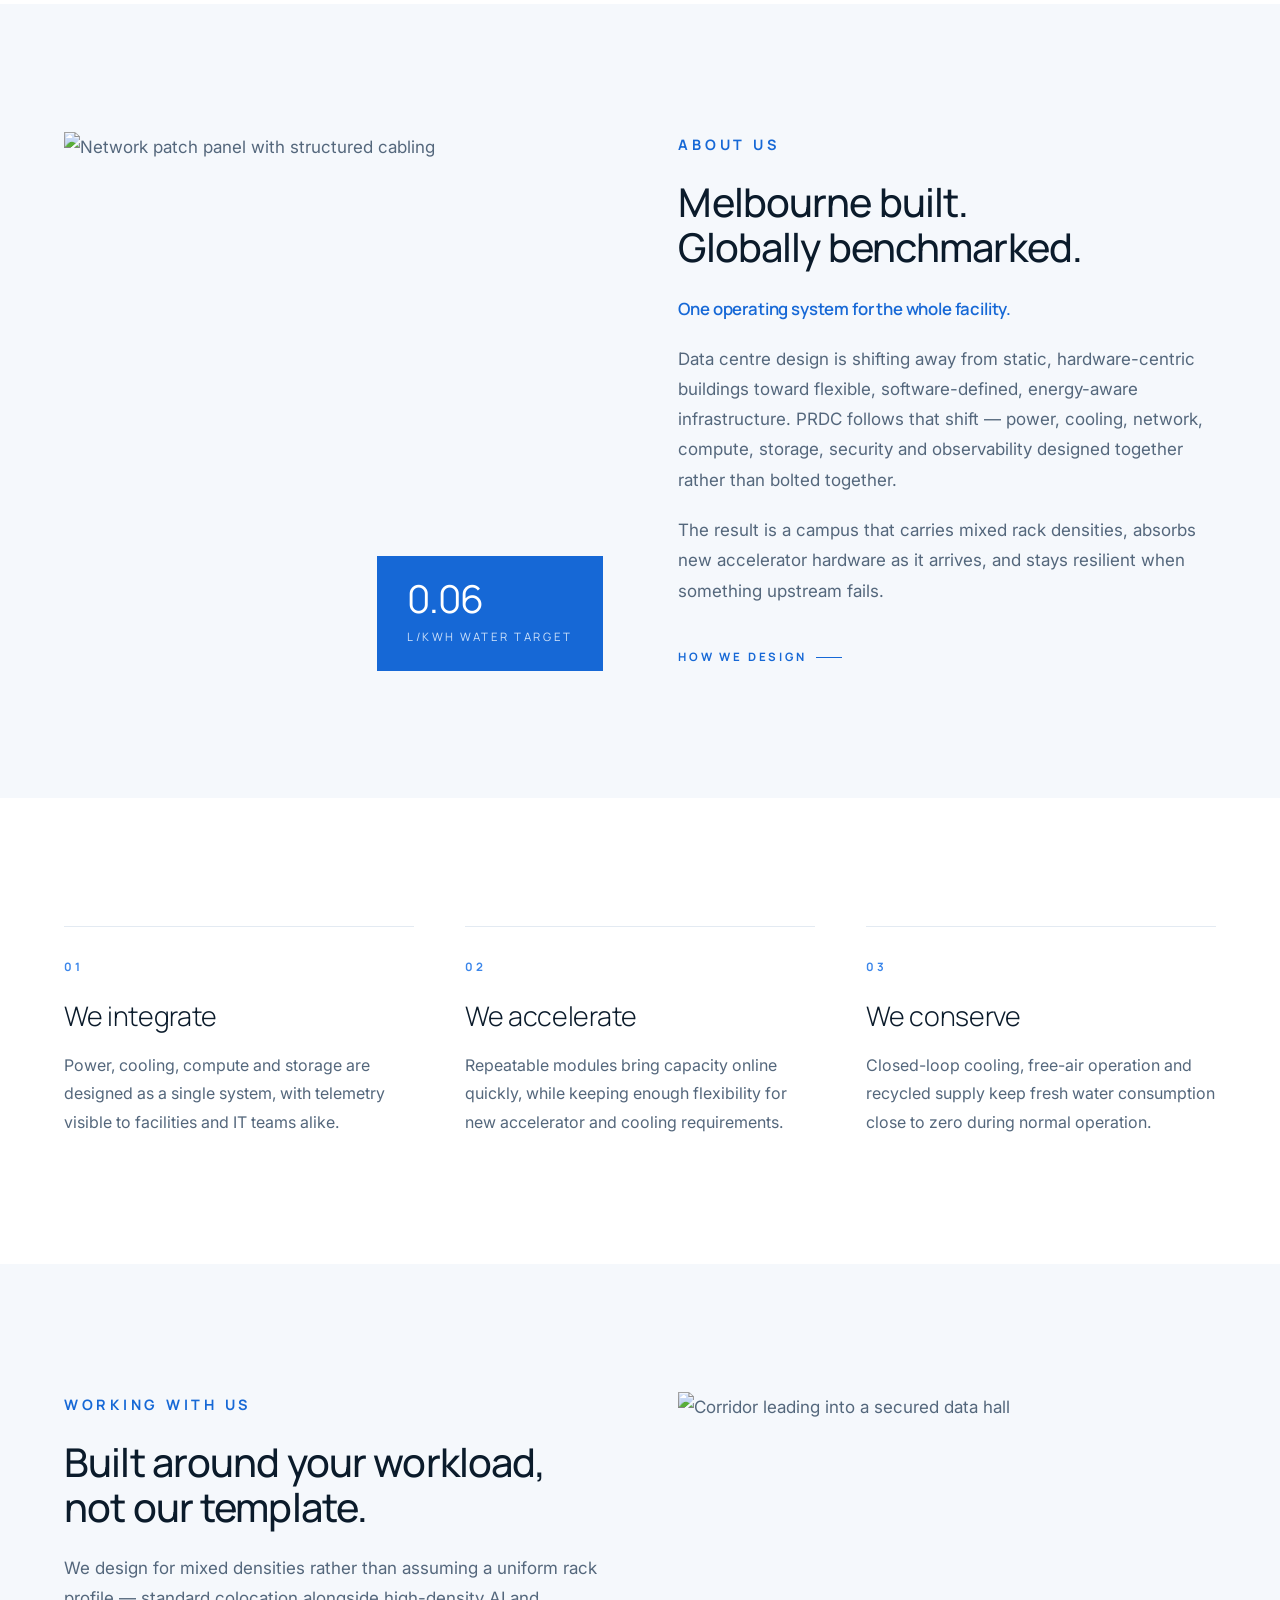
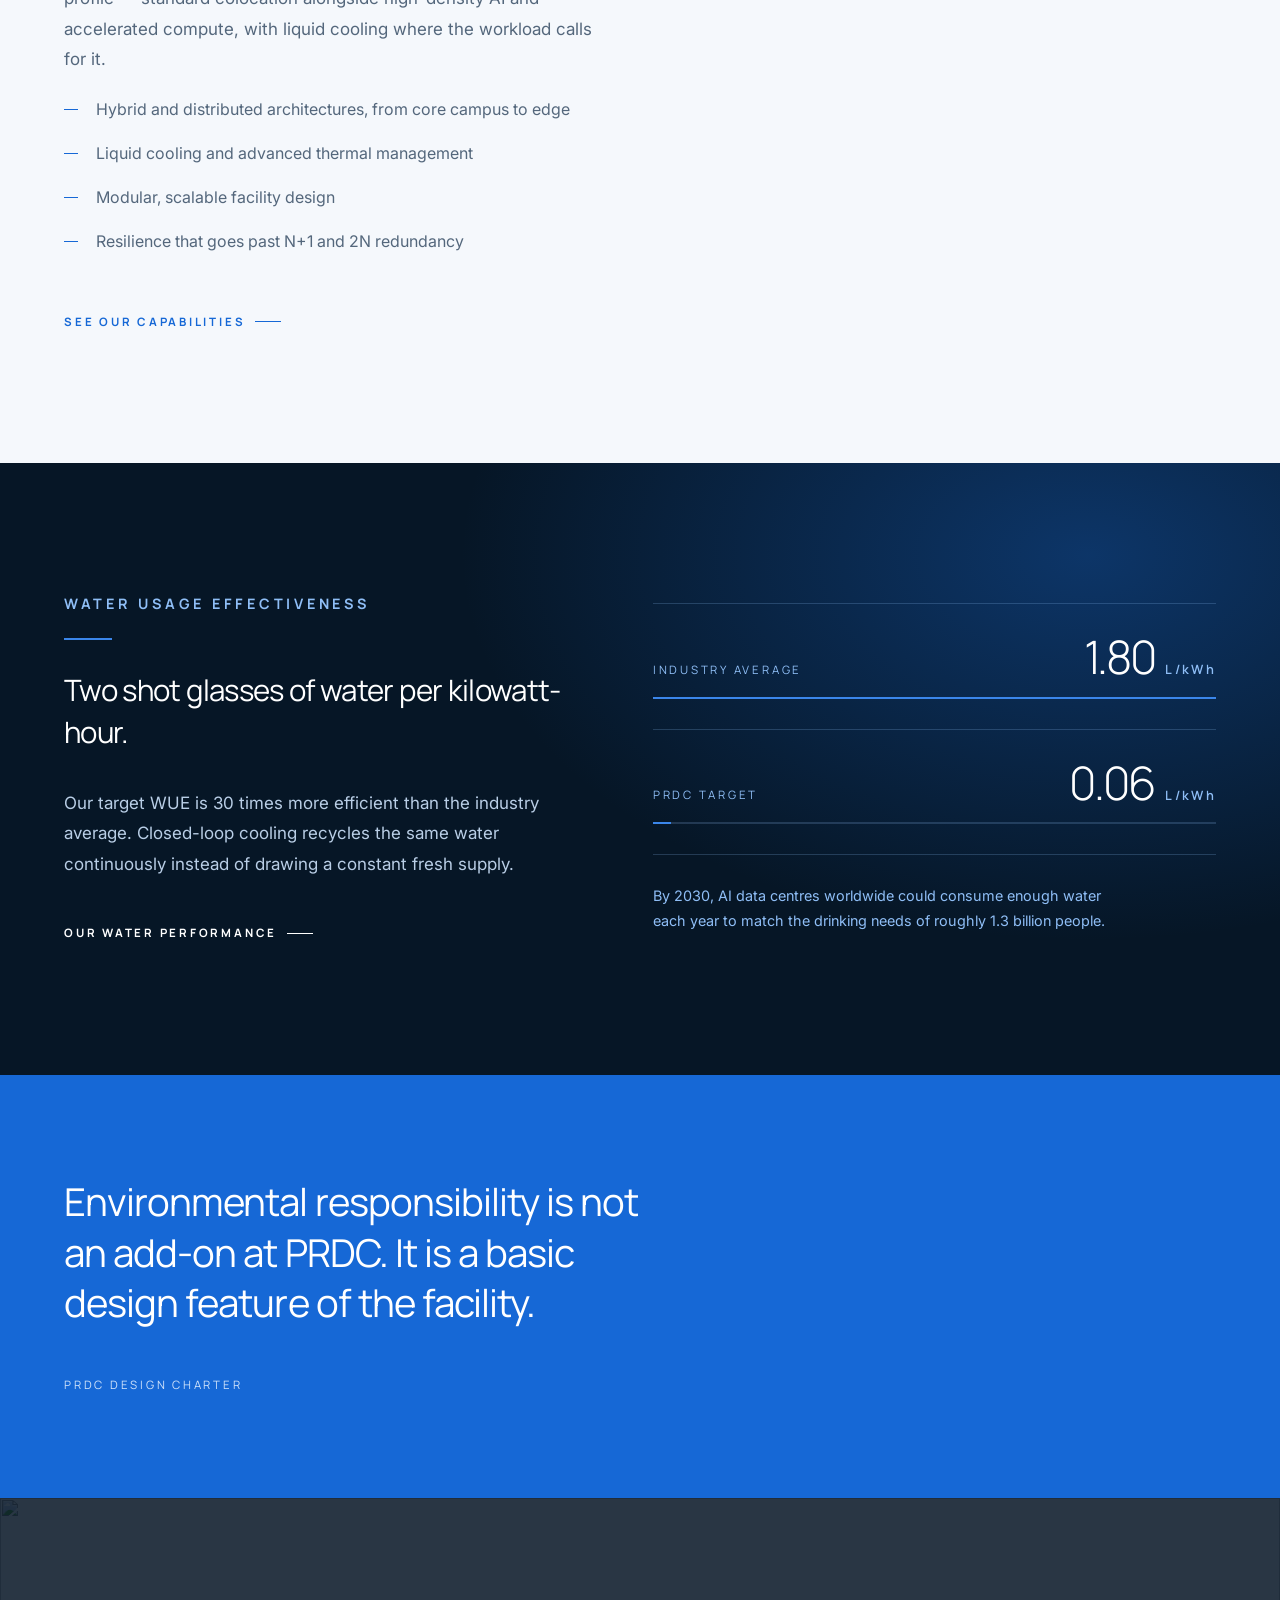
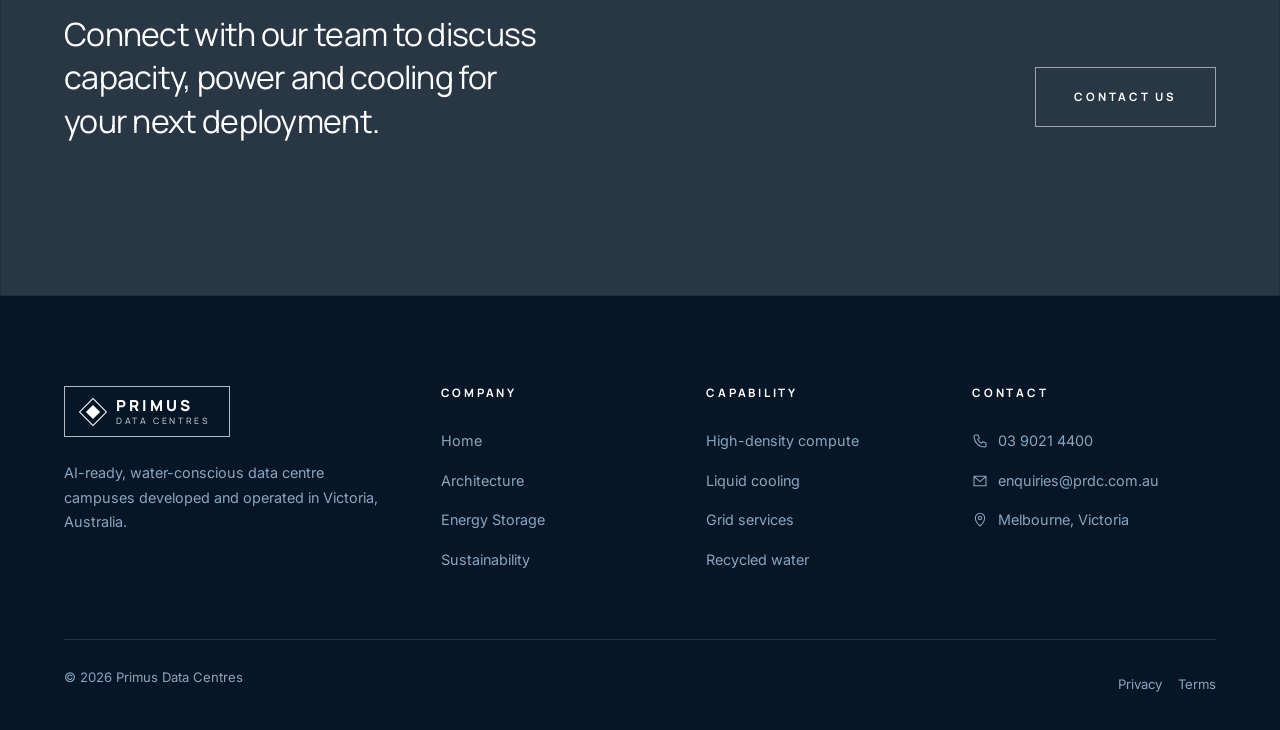
==== commit f34e199a: "issues resolved" ====
--- a/index.html
+++ b/index.html
@@ -15,6 +15,10 @@
     <link
       href="https://fonts.googleapis.com/css2?family=Manrope:wght@200;300;400;500;600;700;800&family=Inter:wght@400;500&display=swap"
       rel="stylesheet"
+    />
+    <link
+      rel="icon"
+      href="data:image/svg+xml,%3Csvg xmlns=%27http://www.w3.org/2000/svg%27 viewBox=%270 0 32 32%27%3E%3Cg transform=%27rotate(45 16 16)%27%3E%3Crect x=%276%27 y=%276%27 width=%2720%27 height=%2720%27 fill=%27none%27 stroke=%27%231668d6%27 stroke-width=%273%27/%3E%3Crect x=%2711%27 y=%2711%27 width=%2710%27 height=%2710%27 fill=%27%231668d6%27/%3E%3C/g%3E%3C/svg%3E"
     />
     <link rel="stylesheet" href="assets/styles.css" />
   </head>
@@ -61,7 +65,7 @@
           Integrated data centre campuses that bring compute, cooling and
           grid-scale energy storage together as a single system.
         </p>
-        <a class="btn btn--light" href="architecture.html">Find out more</a>
+        <a class="btn btn--light" href="contact.html">Talk to our team</a>
       </div>
       <span class="hero__scroll">Melbourne · Victoria</span>
     </section>
@@ -70,7 +74,7 @@
     <section class="tiles">
       <a class="tile" href="architecture.html">
         <img
-          src="https://images.unsplash.com/photo-1488229297570-58520851e868?auto=format&fit=crop&w=900&q=70"
+          src="https://images.unsplash.com/photo-1558494949-ef010cbdcc31?auto=format&fit=crop&w=900&q=70"
           alt=""
         />
         <h3>Architecture</h3>
@@ -78,7 +82,7 @@
           Flexible, software-defined, energy-aware facilities designed for mixed
           rack densities.
         </p>
-        <span class="arrow">Find out more</span>
+        <span class="arrow">Explore architecture</span>
       </a>
       <a class="tile" href="energy-storage.html">
         <img
@@ -90,7 +94,7 @@
           270 MW / 1080 MWh LFP systems aligned to Victoria's grid constraints
           and renewable targets.
         </p>
-        <span class="arrow">Find out more</span>
+        <span class="arrow">Explore energy storage</span>
       </a>
       <a class="tile" href="sustainability.html">
         <img
@@ -102,7 +106,7 @@
           Closed-loop cooling and recycled water, targeting a WUE of 0.06 litres
           per kilowatt-hour.
         </p>
-        <span class="arrow">Find out more</span>
+        <span class="arrow">Explore sustainability</span>
       </a>
       <a class="tile" href="contact.html">
         <img
@@ -114,7 +118,7 @@
           Colocation and high-density AI racks for workloads that are still
           growing.
         </p>
-        <span class="arrow">Find out more</span>
+        <span class="arrow">Enquire about capacity</span>
       </a>
     </section>
 
@@ -134,8 +138,8 @@
       <div class="wrap split reveal">
         <div class="split__media">
           <img
-            src="https://images.unsplash.com/photo-1715026323215-a2dbb71272f6?auto=format&fit=crop&w=1200&q=75"
-            alt="Aerial view of a large data centre campus"
+            src="https://images.unsplash.com/photo-1544197150-b99a580bb7a8?auto=format&fit=crop&w=1200&q=75"
+            alt="Network patch panel with structured cabling"
           />
           <div class="split__badge">
             <b>0.06</b><span>L/kWh water target</span>
@@ -158,7 +162,7 @@
             something upstream fails.
           </p>
           <p style="margin-top: 2em">
-            <a class="arrow" href="architecture.html">Find out more</a>
+            <a class="arrow" href="architecture.html">How we design</a>
           </p>
         </div>
       </div>
@@ -223,7 +227,7 @@
             <li>Resilience that goes past N+1 and 2N redundancy</li>
           </ul>
           <p style="margin-top: 2em">
-            <a class="arrow" href="architecture.html">Find out more</a>
+            <a class="arrow" href="architecture.html">See our capabilities</a>
           </p>
         </div>
       </div>
@@ -331,14 +335,22 @@
           </div>
           <div>
             <h4>Contact</h4>
-            <a href="tel:0390214400">03 9021 4400</a>
-            <a href="mailto:enquiries@prdc.com.au">enquiries@prdc.com.au</a>
-            <a href="contact.html">Melbourne, Victoria</a>
+            <a href="tel:0390214400"><svg class="ico" viewBox="0 0 24 24" aria-hidden="true"><path d="M5 3h4l2 5-2.5 1.5a11 11 0 0 0 6 6L16 13l5 2v4a2 2 0 0 1-2 2A16 16 0 0 1 3 5a2 2 0 0 1 2-2"/></svg>03 9021 4400</a>
+            <a href="mailto:enquiries@prdc.com.au"><svg class="ico" viewBox="0 0 24 24" aria-hidden="true"><path d="M3 5h18v14H3zM3 5l9 8 9-8"/></svg>enquiries@prdc.com.au</a>
+            <a
+              href="https://www.google.com/maps/search/?api=1&query=Melbourne%2C+Victoria%2C+Australia"
+              target="_blank"
+              rel="noopener"
+              ><svg class="ico" viewBox="0 0 24 24" aria-hidden="true"><path d="M12 21s-7-6.2-7-12a7 7 0 0 1 14 0c0 5.8-7 12-7 12zM12 11.5a2.5 2.5 0 1 0 0-5 2.5 2.5 0 0 0 0 5"/></svg>Melbourne, Victoria</a
+            >
           </div>
         </div>
         <div class="footer__bar">
           <span>© 2026 Primus Data Centres</span>
-          <span>Privacy · Terms</span>
+          <span class="footer_end">
+            <a href="privacy.html">Privacy</a>
+            <a href="terms.html">Terms</a>
+          </span>
         </div>
       </div>
     </footer>
--- a/assets/styles.css
+++ b/assets/styles.css
@@ -31,12 +31,15 @@
   --fs-body: 1.0625rem;
   --fs-small: 0.9rem;
   --fs-micro: 0.72rem;
-
   --display: "Manrope", -apple-system, "Segoe UI", sans-serif;
   --text: "Inter", -apple-system, "Segoe UI", Roboto, sans-serif;
 
   --wrap: 1260px;
-  --tile-lift: clamp(64px, 7vw, 110px); /* how far the cards sit over the hero */
+  --tile-lift: clamp(
+    64px,
+    7vw,
+    110px
+  ); /* how far the cards sit over the hero */
   --gutter: 5vw;
 }
 
@@ -74,7 +77,7 @@
   font-family: var(--display);
   color: var(--ink);
   margin: 0 0 0.6em;
-  font-weight: 300;
+  font-weight: 500;
   line-height: 1.13;
   letter-spacing: -0.022em;
 }
@@ -125,7 +128,7 @@
 /* ---------- Text bits ---------- */
 .eyebrow {
   font-family: var(--display);
-  font-size: var(--fs-micro);
+  font-size: var(--fs-small);
   font-weight: 700;
   letter-spacing: 0.26em;
   text-transform: uppercase;
@@ -147,7 +150,7 @@
 }
 .statement {
   font-family: var(--display);
-  font-weight: 250;
+  font-weight: 400;
   font-size: var(--fs-statement);
   line-height: 1.4;
   color: var(--ink);
@@ -426,7 +429,11 @@
   min-height: 100svh;
   display: flex;
   align-items: flex-end;
-  padding-top: clamp(140px, 16vh, 190px); /* floor: clears the fixed nav on short windows */
+  padding-top: clamp(
+    140px,
+    16vh,
+    190px
+  ); /* floor: clears the fixed nav on short windows */
   padding-bottom: calc(clamp(56px, 8vh, 96px) + var(--tile-lift));
   overflow: hidden;
   isolation: isolate;
@@ -472,7 +479,7 @@
 .hero h1 {
   color: #fff;
   font-size: var(--fs-hero);
-  font-weight: 200;
+  font-weight: 300;
   max-width: 15ch;
   margin-bottom: 0.55em;
 }
@@ -565,6 +572,9 @@
 .split--text-first .split__media {
   order: 2;
 }
+.split--top {
+  align-items: start;
+}
 .split__media {
   position: relative;
 }
@@ -588,7 +598,7 @@
 .split__badge b {
   display: block;
   font-family: var(--display);
-  font-weight: 300;
+  font-weight: 400;
   font-size: clamp(1.8rem, 3vw, 2.6rem);
   line-height: 1;
   letter-spacing: -0.03em;
@@ -603,6 +613,20 @@
   margin-top: 8px;
 }
 
+@media (min-width: 1081px) {
+  /* image fills the text column's height instead of a fixed 4:3 box */
+  .split__media {
+    align-self: stretch;
+    min-height: 360px;
+  }
+  .split__media img {
+    position: absolute;
+    inset: 0;
+    height: 100%;
+    aspect-ratio: auto;
+  }
+}
+
 /* ---------- Value columns ---------- */
 .cols {
   display: grid;
@@ -690,7 +714,7 @@
 }
 .wue__val {
   font-family: var(--display);
-  font-weight: 200;
+  font-weight: 300;
   font-size: clamp(2rem, 3.6vw, 3.2rem);
   color: #fff;
   letter-spacing: -0.04em;
@@ -739,7 +763,7 @@
 .stat b {
   display: block;
   font-family: var(--display);
-  font-weight: 200;
+  font-weight: 300;
   font-size: clamp(2rem, 3.4vw, 3rem);
   color: #fff;
   letter-spacing: -0.04em;
@@ -764,12 +788,13 @@
   position: relative;
   padding: 0 0 16px 32px;
   font-size: 1rem;
+  line-height: 28px; /* whole-pixel rows so every dash lands on the pixel grid */
 }
 .ticks li::before {
   content: "";
   position: absolute;
   left: 0;
-  top: 0.82em;
+  top: 14px;
   width: 14px;
   height: 1px;
   background: var(--blue-600);
@@ -834,7 +859,7 @@
 }
 .cell__no {
   font-family: var(--display);
-  font-size: var(--fs-micro);
+  font-size: var(--fs-small);
   font-weight: 700;
   letter-spacing: 0.24em;
   text-transform: uppercase;
@@ -846,12 +871,15 @@
   margin-bottom: 0.6em;
 }
 .cell p {
-  font-size: 1rem;
+  font-size: 1.2rem;
 }
 
 /* ---------- Forms ---------- */
 .form {
   max-width: 640px;
+  border: 1px solid var(--line);
+  padding: clamp(24px, 3vw, 40px);
+  background: var(--paper);
 }
 .field {
   margin-bottom: 26px;
@@ -866,13 +894,16 @@
   color: var(--ink);
   margin-bottom: 10px;
 }
+.field:has([required]) label::after {
+  content: " *";
+  color: var(--blue-600);
+}
 .field input,
 .field select,
 .field textarea {
   width: 100%;
-  padding: 14px 0;
-  border: none;
-  border-bottom: 1px solid var(--line);
+  padding: 13px 16px;
+  border: 1px solid #c9d6e4;
   font: inherit;
   font-size: 1rem;
   color: var(--ink);
@@ -886,7 +917,17 @@
 .field select:focus,
 .field textarea:focus {
   outline: none;
-  border-bottom-color: var(--blue-600);
+  border-color: var(--blue-600);
+}
+.field.is-invalid input,
+.field.is-invalid textarea {
+  border-color: #c62828;
+}
+.field__err {
+  display: block;
+  font-size: var(--fs-small);
+  color: #c62828;
+  margin-top: 8px;
 }
 .form-note {
   font-size: var(--fs-small);
@@ -926,7 +967,7 @@
 }
 .pagehead h1 {
   color: #fff;
-  font-weight: 200;
+  font-weight: 300;
   max-width: 17ch;
   margin-bottom: 0.5em;
 }
@@ -958,7 +999,7 @@
 }
 .pull p {
   font-family: var(--display);
-  font-weight: 250;
+  font-weight: 400;
   font-size: clamp(1.5rem, 3vw, 2.5rem);
   line-height: 1.32;
   letter-spacing: -0.025em;
@@ -1007,7 +1048,7 @@
 }
 .cta p {
   font-family: var(--display);
-  font-weight: 250;
+  font-weight: 400;
   font-size: clamp(1.4rem, 2.5vw, 2.1rem);
   line-height: 1.35;
   color: #fff;
@@ -1044,6 +1085,17 @@
 }
 .footer a:not(.logo):hover {
   color: #fff;
+}
+.footer .ico {
+  width: 16px;
+  height: 16px;
+  flex: none;
+  fill: none;
+  stroke: currentColor;
+  stroke-width: 1.6;
+  stroke-linejoin: round;
+  margin-right: 10px;
+  vertical-align: -3px;
 }
 .footer .logo {
   margin-bottom: 24px;
@@ -1059,6 +1111,11 @@
   gap: 16px;
   flex-wrap: wrap;
   font-size: 0.82rem;
+}
+.footer_end {
+  display: flex;
+  align-items: center;
+  gap: 16px;
 }
 
 /* ---------- Reveal ---------- */
@@ -1113,7 +1170,7 @@
   .menu.open a {
     color: #fff !important;
     font-size: 1.5rem;
-    font-weight: 300;
+    font-weight: 400;
     letter-spacing: 0.02em;
     padding: 14px 0;
     border: none !important;
@@ -1137,6 +1194,49 @@
   }
   .hero {
     min-height: 88svh;
+  }
+  /* backdrop-filter makes the nav a containing block, trapping the fixed menu */
+  .nav:has(.menu.open) {
+    backdrop-filter: none;
+  }
+  .section {
+    padding: 56px 0;
+  }
+  .section--sm {
+    padding: 44px 0;
+  }
+  .section .wrap > [style*="margin-bottom"] {
+    margin-bottom: 28px !important;
+  }
+  .cols {
+    gap: 28px;
+  }
+  .col {
+    padding-top: 22px;
+  }
+  .col__no {
+    margin-bottom: 12px;
+  }
+  /* stacked splits: eyebrow + heading, then image, then copy */
+  .split:has(.split__media) {
+    row-gap: 0;
+  }
+  .split:has(.split__media) > div:not(.split__media) {
+    display: contents;
+  }
+  .split:has(.split__media) > div > .eyebrow,
+  .split:has(.split__media) > div > h2 {
+    order: -1;
+  }
+  .split:has(.split__media) > .split__media {
+    order: 0;
+    margin-bottom: 28px;
+  }
+  .split:has(.split__media) > div > :not(.eyebrow):not(h2) {
+    order: 1;
+  }
+  .split p:has(> .arrow) {
+    margin-top: 0.6em !important;
   }
 }
 @media (max-width: 640px) {
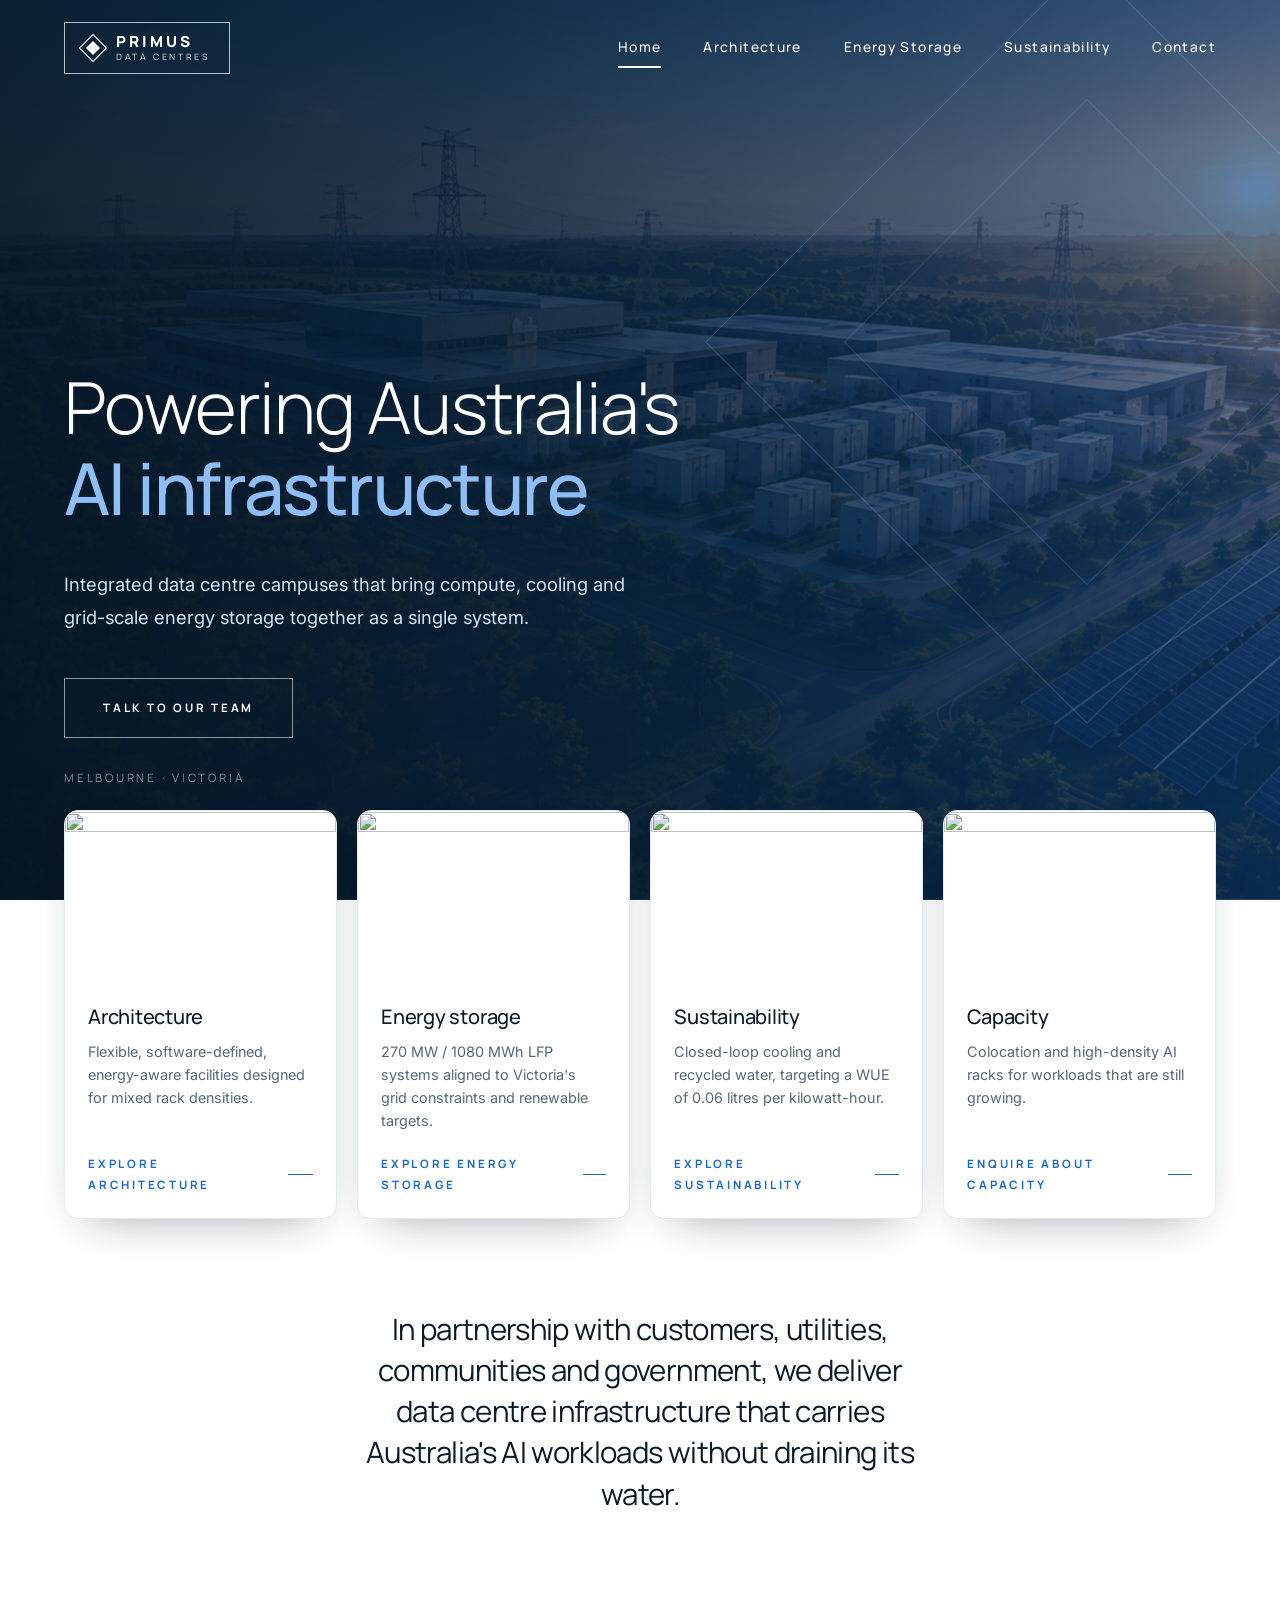
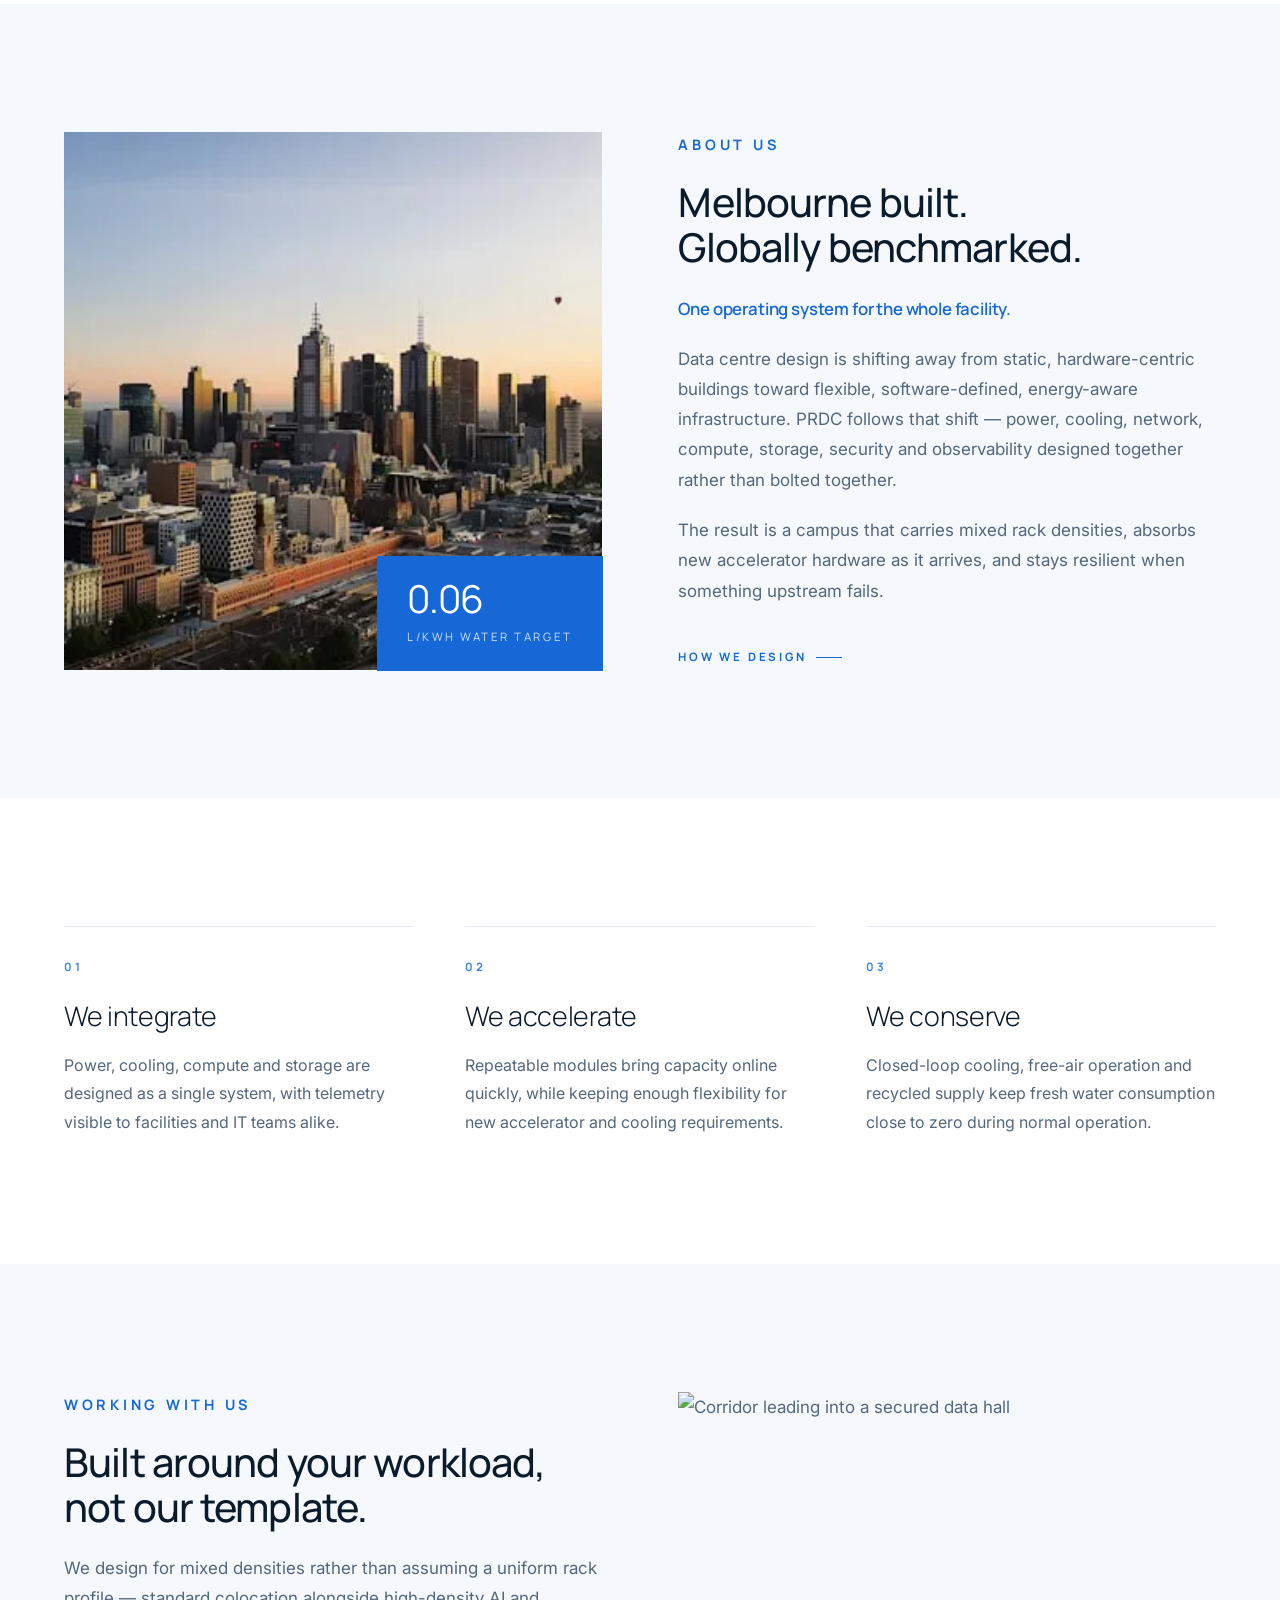
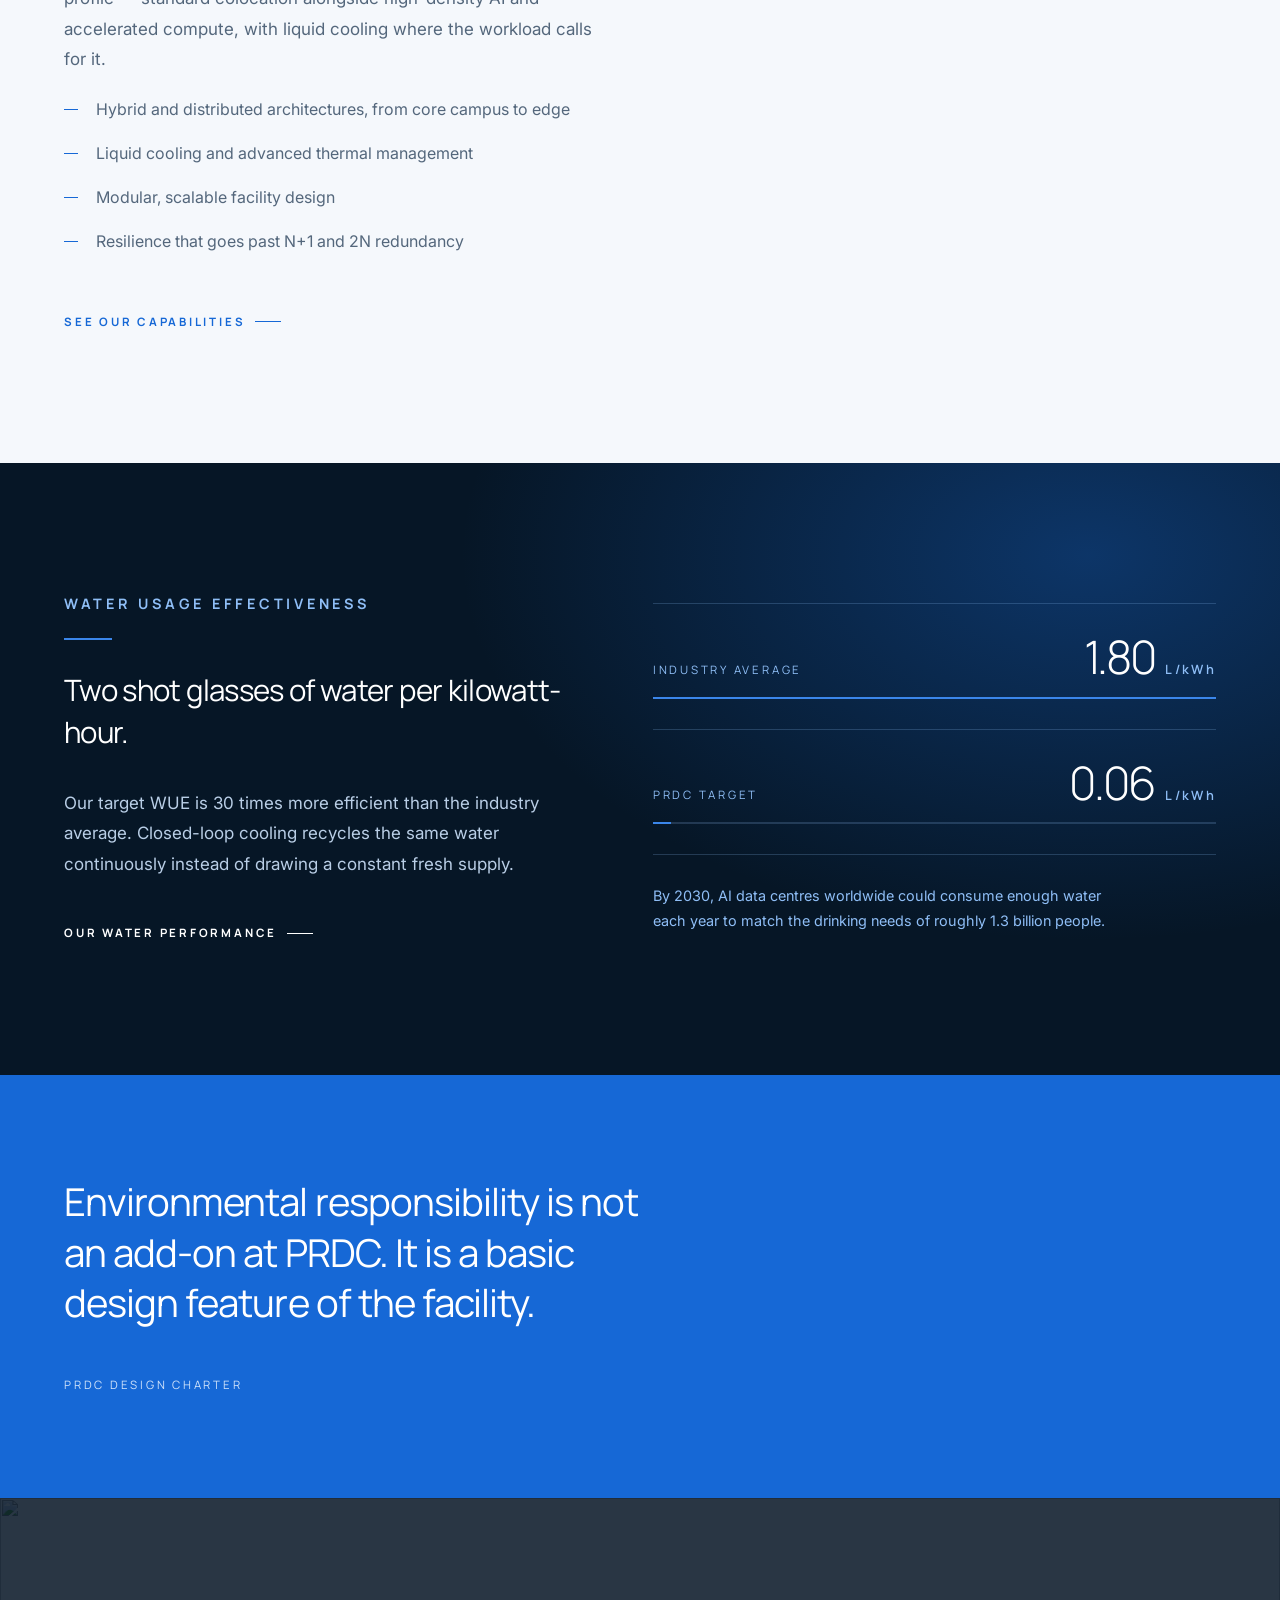
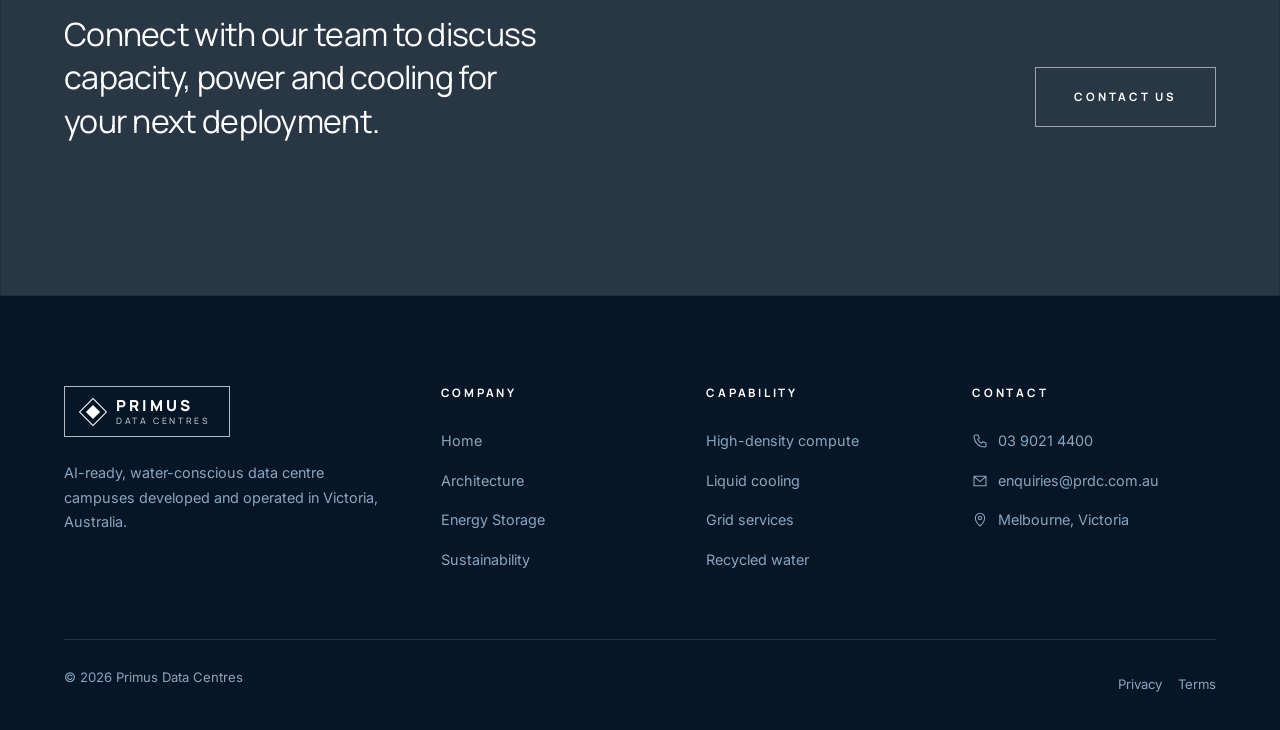
==== commit 9a73fcef: "changes on images" ====
--- a/index.html
+++ b/index.html
@@ -138,8 +138,8 @@
       <div class="wrap split reveal">
         <div class="split__media">
           <img
-            src="https://images.unsplash.com/photo-1544197150-b99a580bb7a8?auto=format&fit=crop&w=1200&q=75"
-            alt="Network patch panel with structured cabling"
+            src="assets/melbourne-skyline.webp"
+            alt="Melbourne city skyline at sunset"
           />
           <div class="split__badge">
             <b>0.06</b><span>L/kWh water target</span>
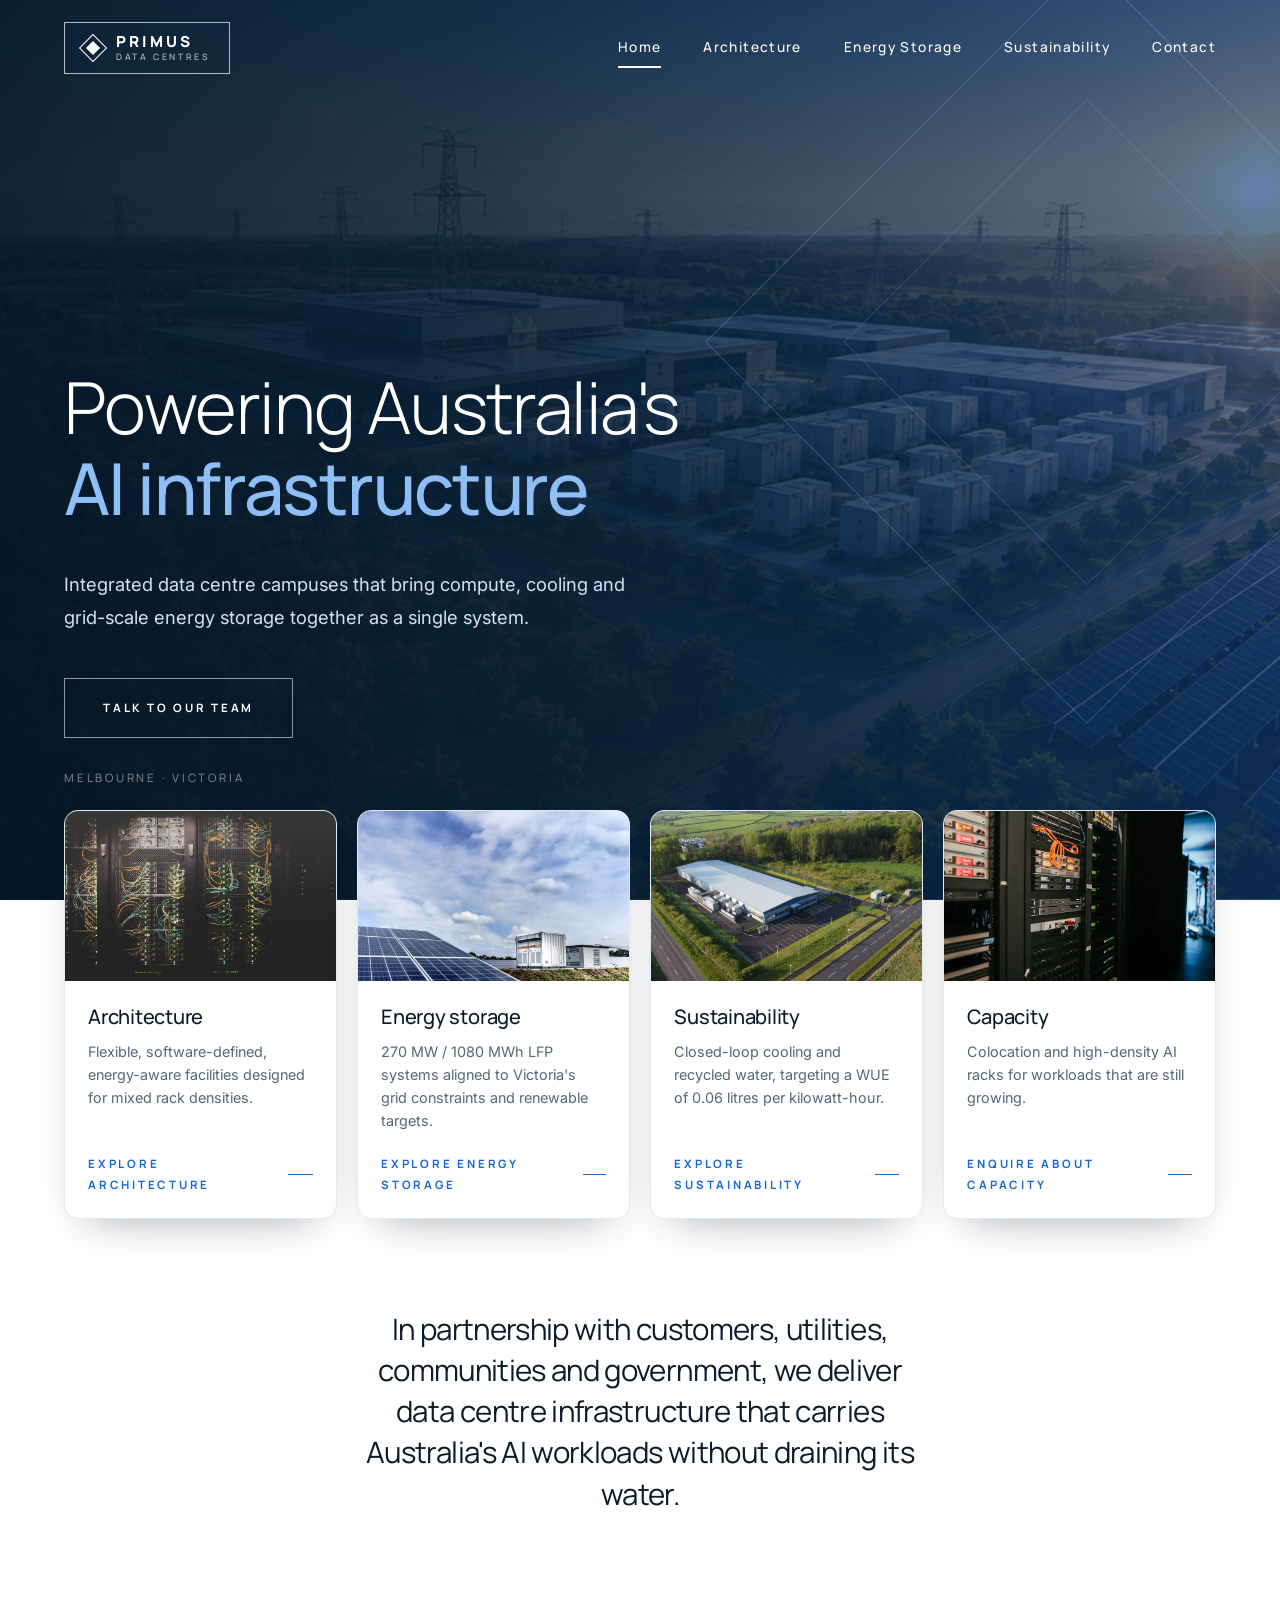
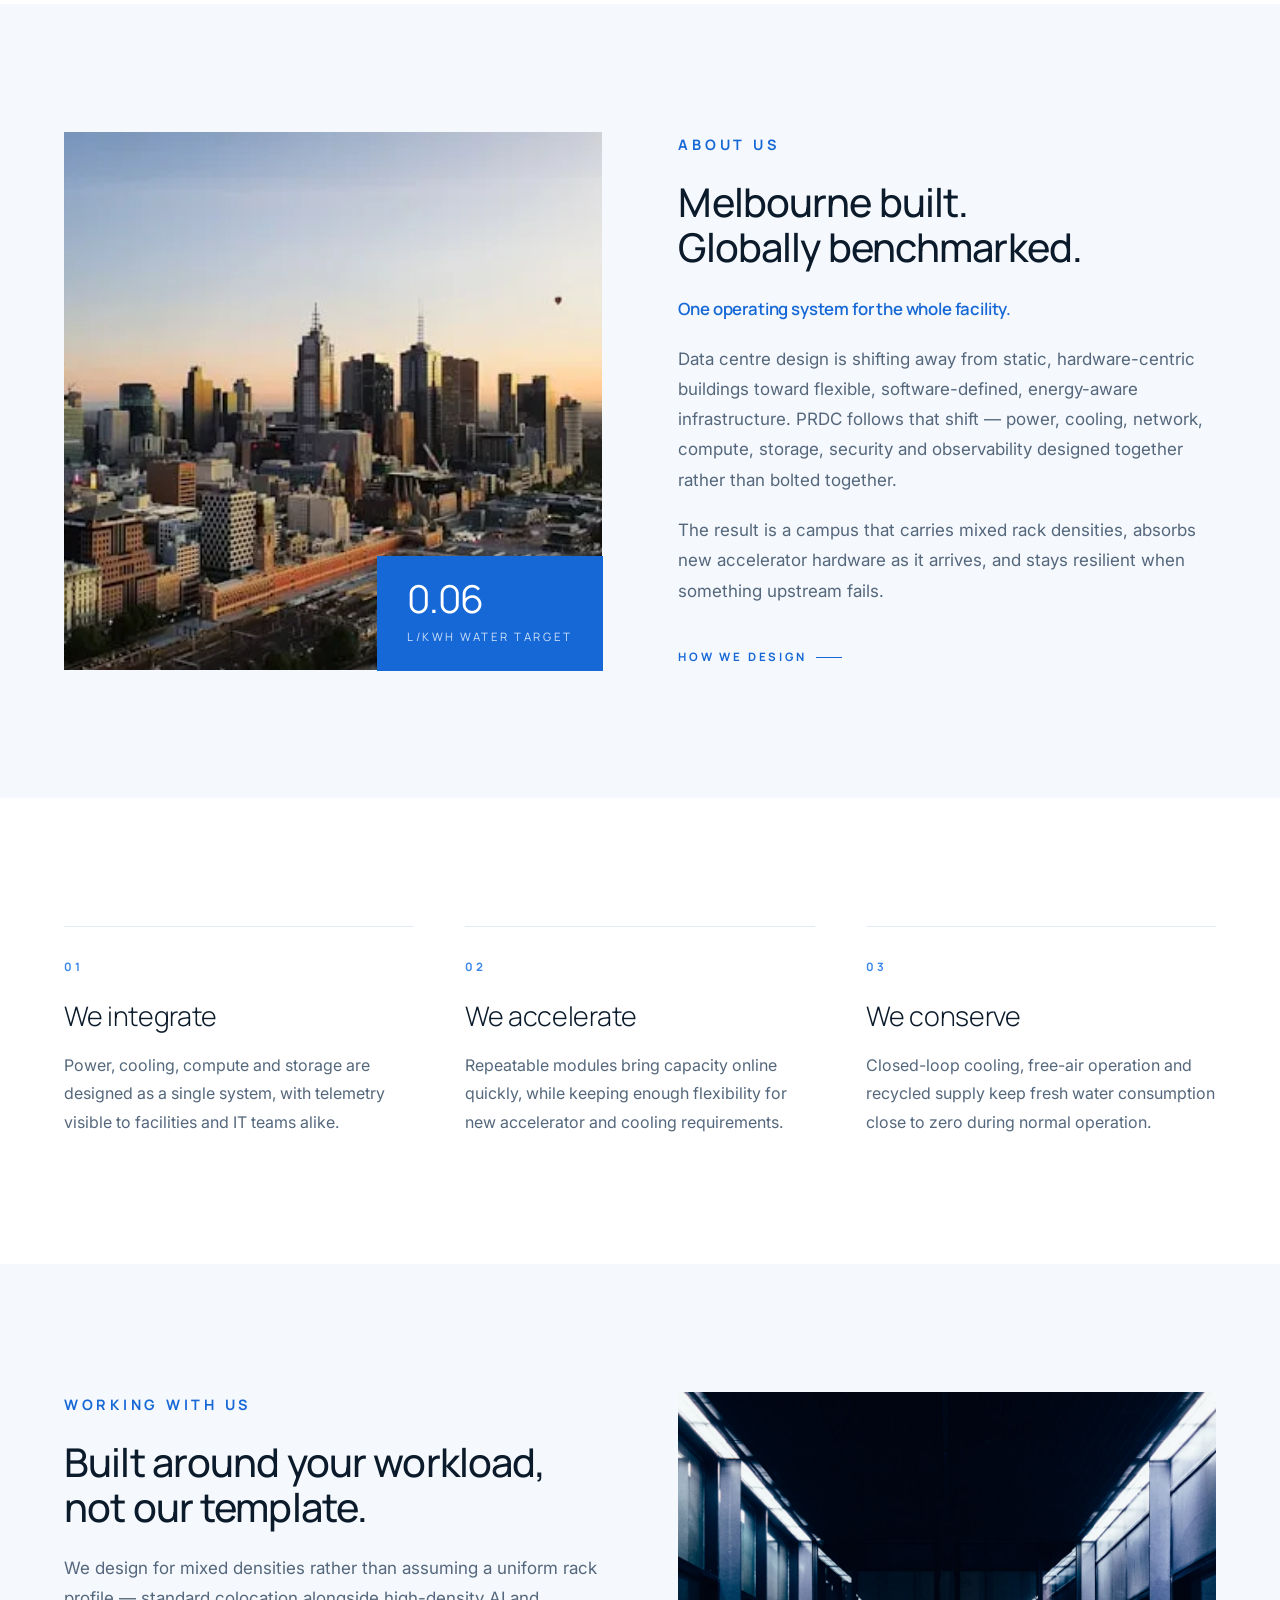
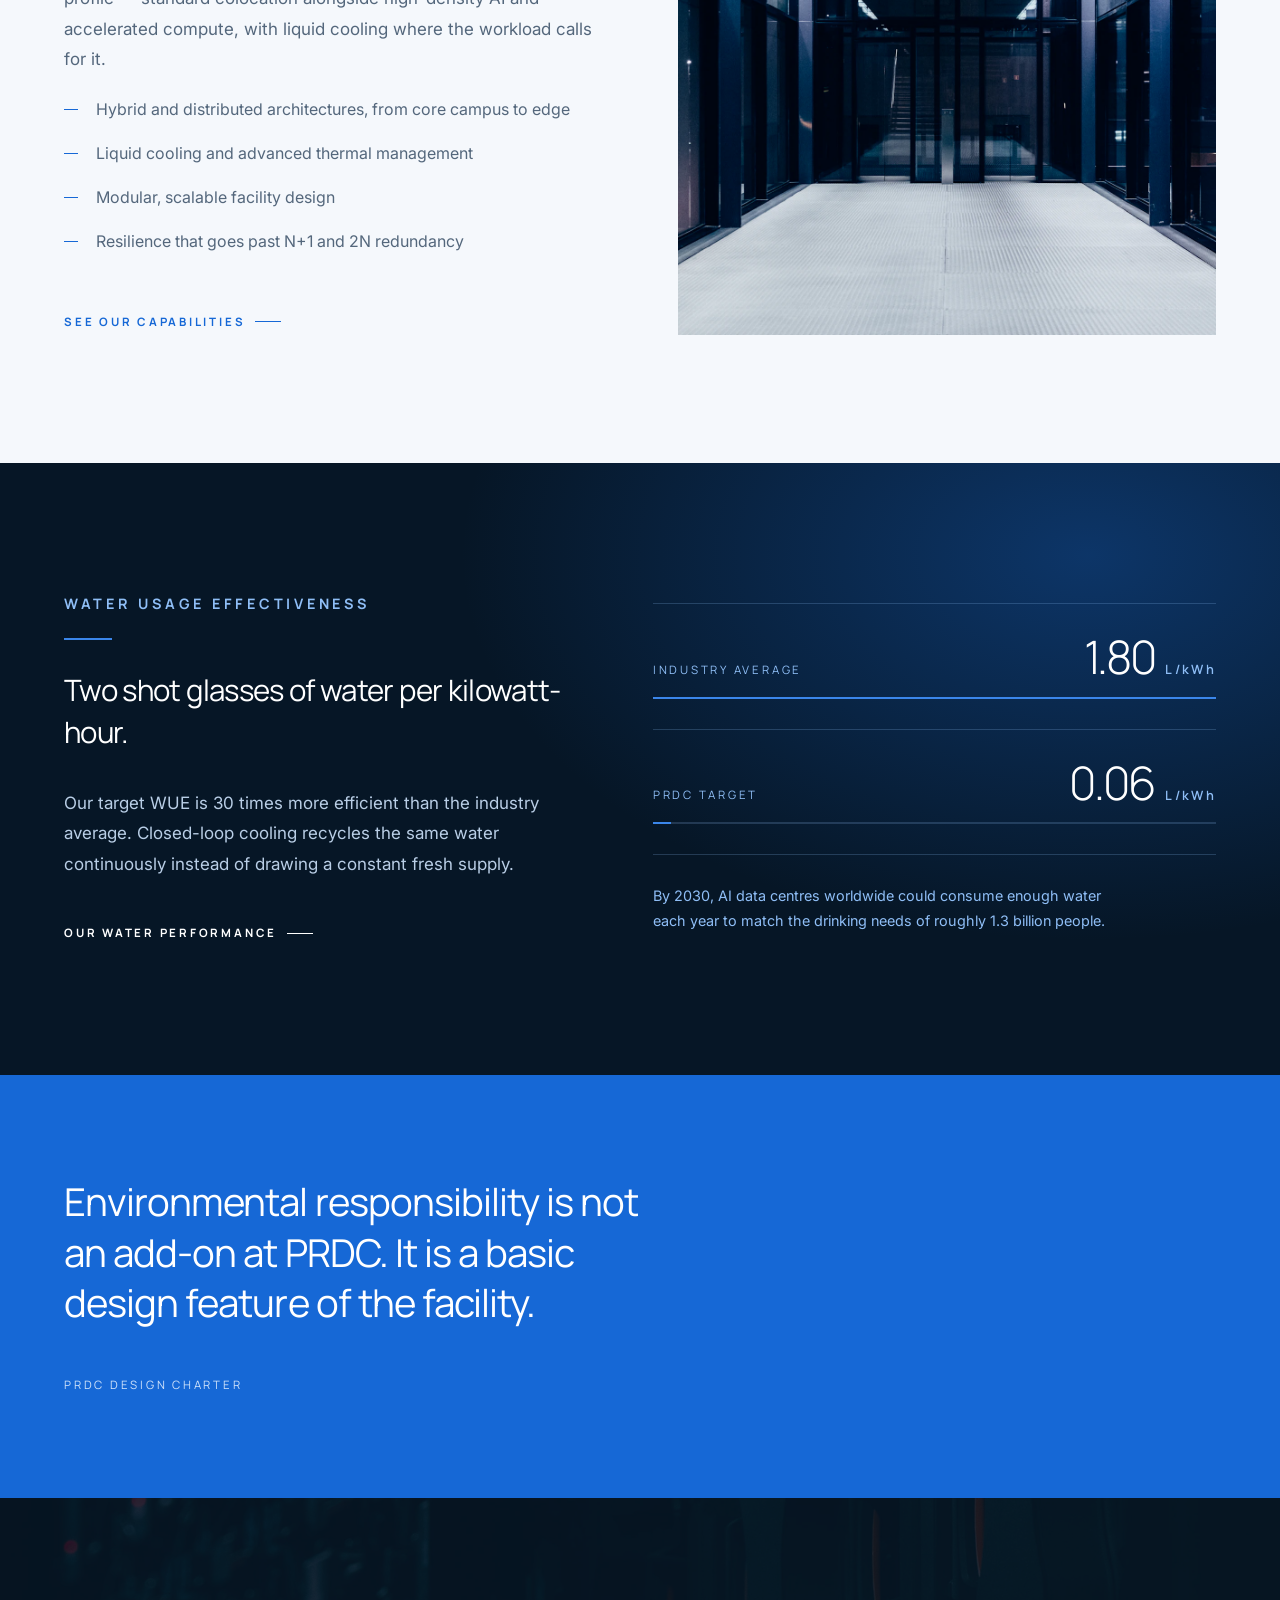
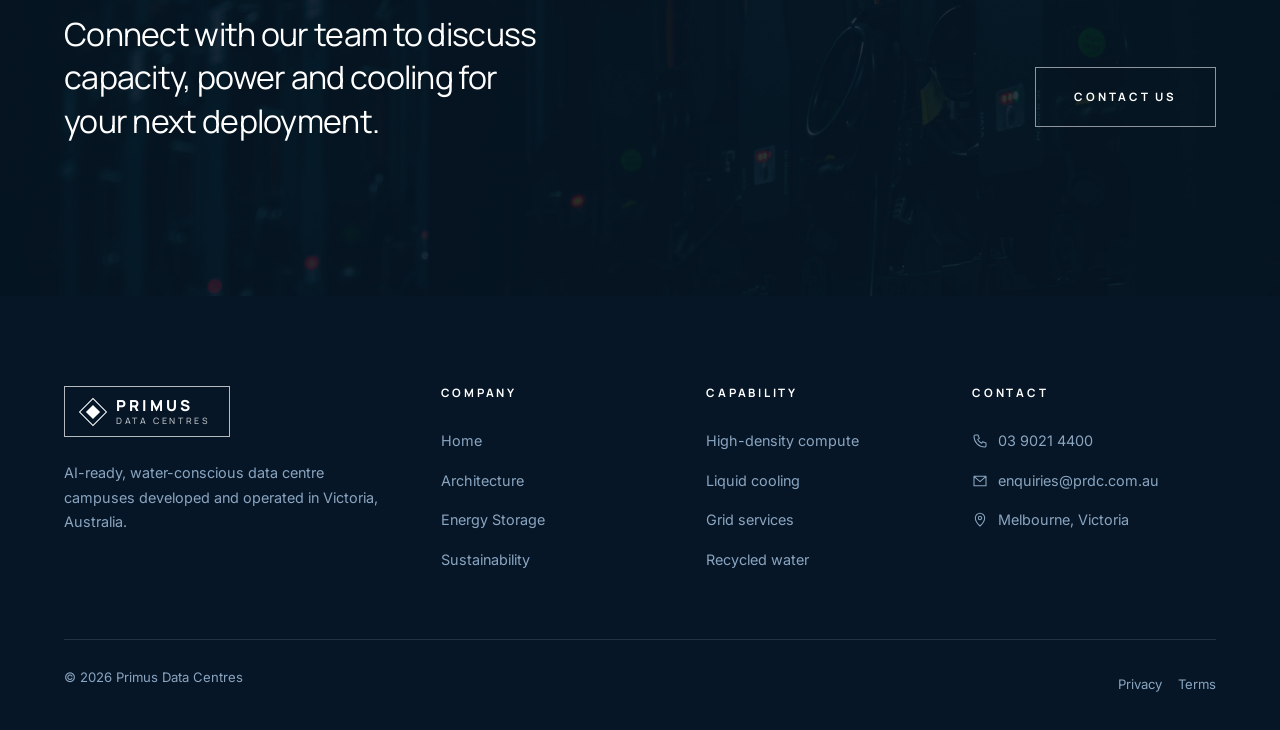
==== commit 9c031085: "changes img" ====
--- a/index.html
+++ b/index.html
@@ -74,7 +74,7 @@
     <section class="tiles">
       <a class="tile" href="architecture.html">
         <img
-          src="https://images.unsplash.com/photo-1558494949-ef010cbdcc31?auto=format&fit=crop&w=900&q=70"
+          src="assets/photo-1558494949-ef010cbdcc31.webp"
           alt=""
         />
         <h3>Architecture</h3>
@@ -86,7 +86,7 @@
       </a>
       <a class="tile" href="energy-storage.html">
         <img
-          src="https://images.unsplash.com/photo-1589276534126-adef63a95e05?auto=format&fit=crop&w=900&q=70"
+          src="assets/photo-1589276534126-adef63a95e05.webp"
           alt=""
         />
         <h3>Energy storage</h3>
@@ -98,7 +98,7 @@
       </a>
       <a class="tile" href="sustainability.html">
         <img
-          src="https://images.unsplash.com/photo-1715026323215-a2dbb71272f6?auto=format&fit=crop&w=900&q=70"
+          src="assets/photo-1715026323215-a2dbb71272f6.webp"
           alt=""
         />
         <h3>Sustainability</h3>
@@ -110,7 +110,7 @@
       </a>
       <a class="tile" href="contact.html">
         <img
-          src="https://images.unsplash.com/photo-1695668548342-c0c1ad479aee?auto=format&fit=crop&w=900&q=70"
+          src="assets/photo-1695668548342-c0c1ad479aee.webp"
           alt=""
         />
         <h3>Capacity</h3>
@@ -205,7 +205,7 @@
       <div class="wrap split split--text-first reveal">
         <div class="split__media">
           <img
-            src="https://images.unsplash.com/photo-1580106815433-a5b1d1d53d85?auto=format&fit=crop&w=1200&q=75"
+            src="assets/photo-1580106815433-a5b1d1d53d85.webp"
             alt="Corridor leading into a secured data hall"
           />
         </div>
@@ -294,7 +294,7 @@
     <!-- CTA -->
     <section class="cta">
       <img
-        src="https://images.unsplash.com/photo-1639066648921-82d4500abf1a?auto=format&fit=crop&w=1800&q=70"
+        src="assets/photo-1639066648921-82d4500abf1a.webp"
         alt=""
       />
       <div class="wrap cta__in">
